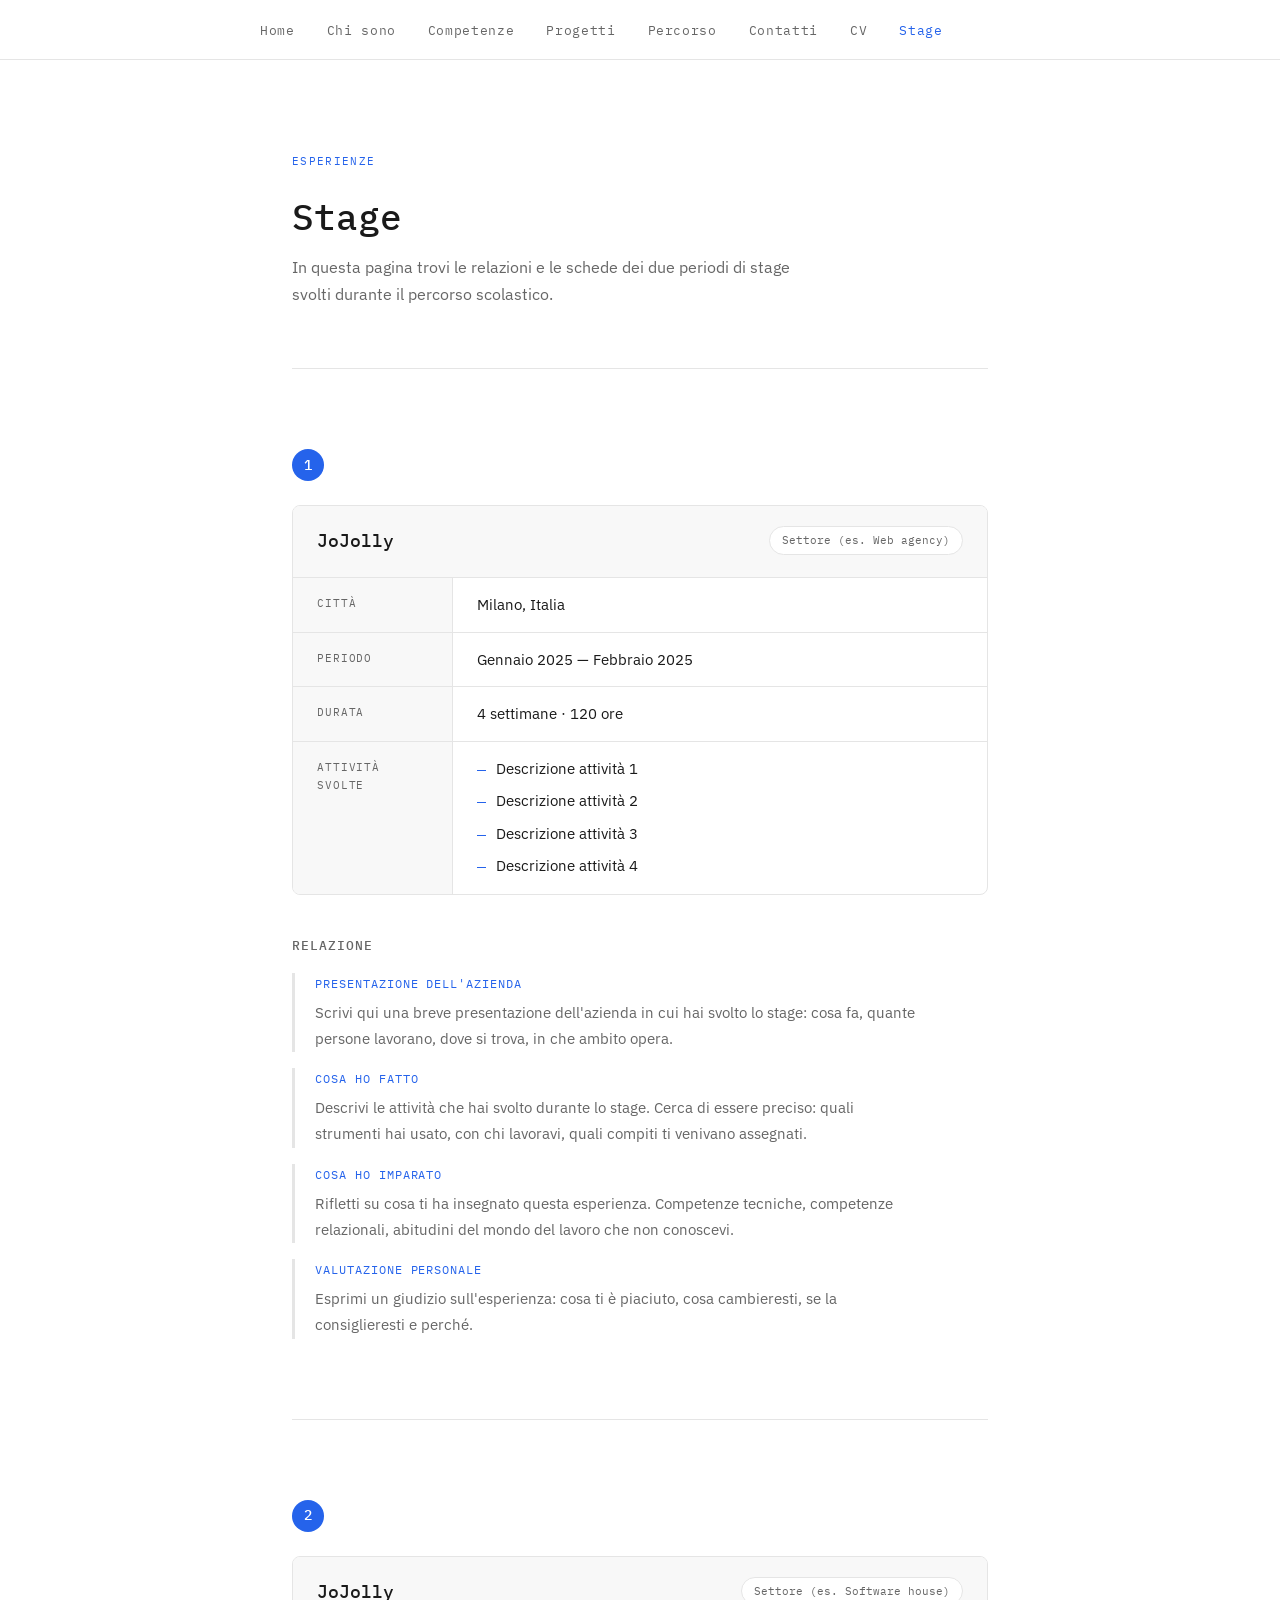
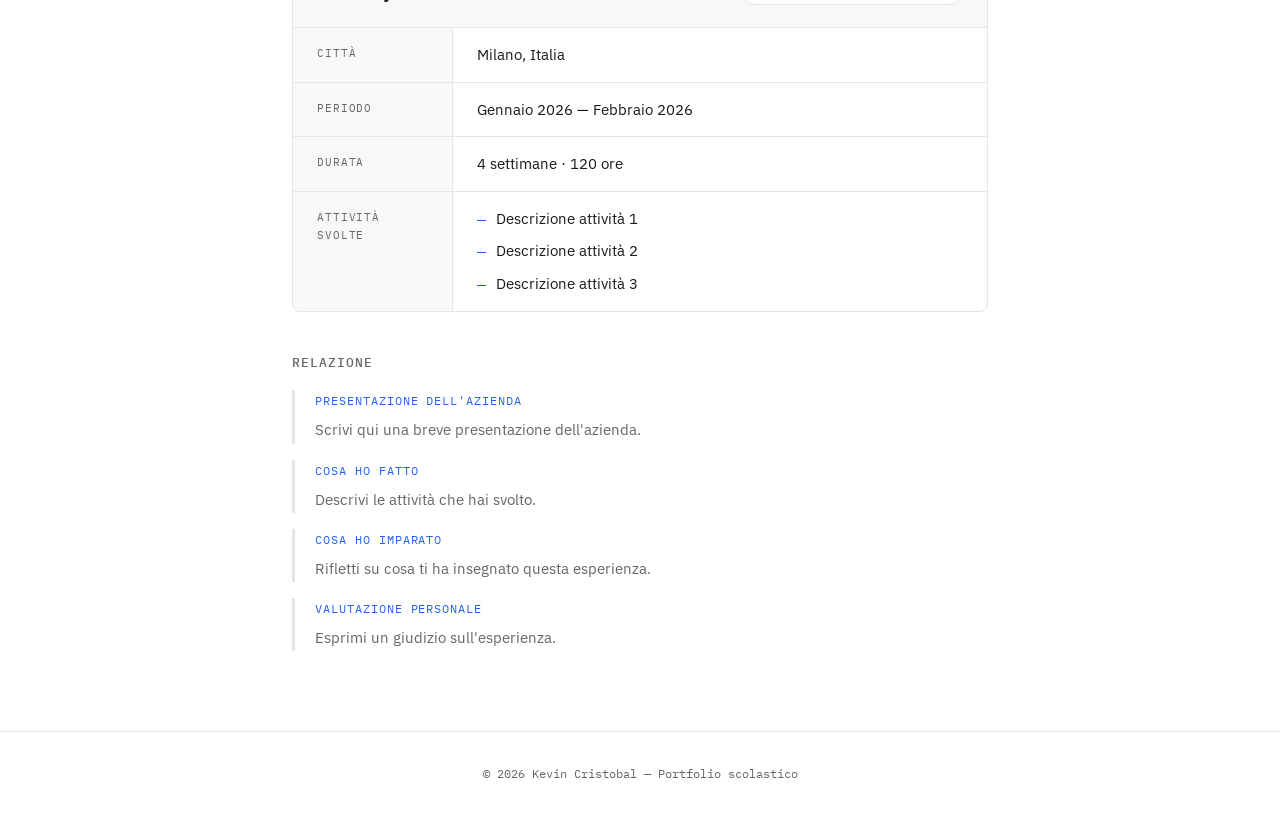
==== stage.html @ b1d3b8b6 "Add files via upload" ====
<!DOCTYPE html>
<html lang="it">
<head>
  <meta charset="UTF-8" />
  <meta name="viewport" content="width=device-width, initial-scale=1.0"/>

  <!-- ✏️ MODIFICA: cambia il titolo con il tuo nome -->
  <title>Kevin Cristobal — Stage</title>

  <link rel="preconnect" href="https://fonts.googleapis.com">
  <link href="https://fonts.googleapis.com/css2?family=IBM+Plex+Sans:wght@300;400;500&family=IBM+Plex+Mono:wght@400;500&display=swap" rel="stylesheet">
  <link rel="stylesheet" href="style.css">
</head>

<body class="pagina-stage">

  <!-- NAVIGAZIONE -->
  <nav>
    <ul>
      <!-- ✏️ MODIFICA: stessi link del tuo portfolio -->
      <li><a href="./index.html">Home</a></li>
      <li><a href="index.html#chi-sono">Chi sono</a></li>
      <li><a href="./index.html#competenze">Competenze</a></li>
      <li><a href="./index.html#progetti">Progetti</a></li>
      <li><a href="./index.html#percorso">Percorso</a></li>
      <li><a href="./index.html#contatti">Contatti</a></li>
      <li><a href="./index.html#cv">CV</a></li>
      <li><a href="./stage.html" class="attivo">Stage</a></li>
    </ul>
  </nav>

  <main>

    <!-- INTESTAZIONE -->
    <section id="intro">
      <p class="etichetta">Esperienze</p>
      <h1>Stage</h1>
      <p>
        In questa pagina trovi le relazioni e le schede dei due periodi
        di stage svolti durante il percorso scolastico.
      </p>
    </section>


    <!-- ==========================================
         STAGE 1
         ========================================== -->
    <section id="stage-1">

      <div class="numero-stage">1</div>

      <!-- SCHEDA AZIENDA -->
      <div class="scheda-azienda">

        <div class="scheda-header">
          <!-- ✏️ MODIFICA: nome azienda e settore -->
          <h2>JoJolly</h2>
          <span class="settore-badge">Settore (es. Web agency)</span>
        </div>

        <div class="scheda-corpo">

          <div class="scheda-riga">
            <span class="scheda-label">Città</span>
            <!-- ✏️ MODIFICA -->
            <span class="scheda-valore">Milano, Italia</span>
          </div>

          <div class="scheda-riga">
            <span class="scheda-label">Periodo</span>
            <!-- ✏️ MODIFICA: quando hai fatto lo stage -->
            <span class="scheda-valore">Gennaio 2025 — Febbraio 2025</span>
          </div>

          <div class="scheda-riga">
            <span class="scheda-label">Durata</span>
            <!-- ✏️ MODIFICA -->
            <span class="scheda-valore">4 settimane · 120 ore</span>
          </div>

          <div class="scheda-riga">
            <span class="scheda-label">Attività svolte</span>
            <!-- ✏️ MODIFICA: aggiungi / rimuovi voci -->
            <ul class="attivita-lista">
              <li>Descrizione attività 1</li>
              <li>Descrizione attività 2</li>
              <li>Descrizione attività 3</li>
              <li>Descrizione attività 4</li>
            </ul>
          </div>

        </div>
      </div>

      <!-- RELAZIONE -->
      <div class="relazione-contenitore">
        <h3>Relazione</h3>

        <div class="relazione-testo">

          <!-- ✏️ Ogni blocco è un paragrafo della relazione.
               Puoi cambiare i titoli e scrivere il tuo testo dentro i tag <p>.
               Puoi aggiungere altri paragrafi copiando il blocco sotto. -->

          <div class="relazione-paragrafo">
            <p class="para-titolo">Presentazione dell'azienda</p>
            <p>
              Scrivi qui una breve presentazione dell'azienda in cui hai svolto
              lo stage: cosa fa, quante persone lavorano, dove si trova,
              in che ambito opera.
            </p>
          </div>

          <div class="relazione-paragrafo">
            <p class="para-titolo">Cosa ho fatto</p>
            <p>
              Descrivi le attività che hai svolto durante lo stage.
              Cerca di essere preciso: quali strumenti hai usato,
              con chi lavoravi, quali compiti ti venivano assegnati.
            </p>
          </div>

          <div class="relazione-paragrafo">
            <p class="para-titolo">Cosa ho imparato</p>
            <p>
              Rifletti su cosa ti ha insegnato questa esperienza.
              Competenze tecniche, competenze relazionali, abitudini
              del mondo del lavoro che non conoscevi.
            </p>
          </div>

          <div class="relazione-paragrafo">
            <p class="para-titolo">Valutazione personale</p>
            <p>
              Esprimi un giudizio sull'esperienza: cosa ti è piaciuto,
              cosa cambieresti, se la consiglieresti e perché.
            </p>
          </div>

        </div>
      </div>

    </section>


    <!-- ==========================================
         STAGE 2
         ========================================== -->
    <section id="stage-2">

      <div class="numero-stage">2</div>

      <!-- SCHEDA AZIENDA -->
      <div class="scheda-azienda">

        <div class="scheda-header">
          <!-- ✏️ MODIFICA: nome azienda e settore -->
          <h2>JoJolly</h2>
          <span class="settore-badge">Settore (es. Software house)</span>
        </div>

        <div class="scheda-corpo">

          <div class="scheda-riga">
            <span class="scheda-label">Città</span>
            <span class="scheda-valore">Milano, Italia</span>
          </div>

          <div class="scheda-riga">
            <span class="scheda-label">Periodo</span>
            <span class="scheda-valore">Gennaio 2026 — Febbraio 2026</span>
          </div>

          <div class="scheda-riga">
            <span class="scheda-label">Durata</span>
            <span class="scheda-valore">4 settimane · 120 ore</span>
          </div>

          <div class="scheda-riga">
            <span class="scheda-label">Attività svolte</span>
            <ul class="attivita-lista">
              <li>Descrizione attività 1</li>
              <li>Descrizione attività 2</li>
              <li>Descrizione attività 3</li>
            </ul>
          </div>

        </div>
      </div>

      <!-- RELAZIONE -->
      <div class="relazione-contenitore">
        <h3>Relazione</h3>

        <div class="relazione-testo">

          <div class="relazione-paragrafo">
            <p class="para-titolo">Presentazione dell'azienda</p>
            <p>
              Scrivi qui una breve presentazione dell'azienda.
            </p>
          </div>

          <div class="relazione-paragrafo">
            <p class="para-titolo">Cosa ho fatto</p>
            <p>
              Descrivi le attività che hai svolto.
            </p>
          </div>

          <div class="relazione-paragrafo">
            <p class="para-titolo">Cosa ho imparato</p>
            <p>
              Rifletti su cosa ti ha insegnato questa esperienza.
            </p>
          </div>

          <div class="relazione-paragrafo">
            <p class="para-titolo">Valutazione personale</p>
            <p>
              Esprimi un giudizio sull'esperienza.
            </p>
          </div>

        </div>
      </div>

    </section>

  </main>

  <footer>
    <!-- ✏️ MODIFICA: il tuo nome -->
    © 2026 Kevin Cristobal — Portfolio scolastico
  </footer>

</body>
</html>
---- style.css ----
/* =============================================
   VARIABILI — modifica qui i colori del sito
   Cambiarle qui le cambia su TUTTE le pagine
   ============================================= */
:root {
  --colore-sfondo:     #ffffff;
  --colore-testo:      #1a1a1a;
  --colore-testo-muto: #666666;
  --colore-accento:    #2563eb;   /* ✏️ cambia questo colore con il tuo preferito */
  --colore-bordo:      #e5e5e5;
  --colore-card:       #f8f8f8;

  --font-titoli: 'IBM Plex Mono', monospace;
  --font-testo:  'IBM Plex Sans', sans-serif;

  --larghezza-max: 760px;
  --raggio:        8px;
}

/* =============================================
   RESET E BASE
   ============================================= */
*, *::before, *::after {
  box-sizing: border-box;
  margin: 0;
  padding: 0;
}

html {
  scroll-behavior: smooth;
}

body {
  background-color: var(--colore-sfondo);
  color: var(--colore-testo);
  font-family: var(--font-testo);
  font-size: 16px;
  line-height: 1.7;
}

/* =============================================
   NAVIGAZIONE
   ============================================= */
nav {
  position: sticky;
  top: 0;
  background-color: var(--colore-sfondo);
  border-bottom: 1px solid var(--colore-bordo);
  z-index: 100;
  padding: 0 32px;
}

nav ul {
  list-style: none;
  display: flex;
  gap: 32px;
  max-width: var(--larghezza-max);
  margin: 0 auto;
  padding: 16px 0;
}

nav a {
  text-decoration: none;
  color: var(--colore-testo-muto);
  font-size: 13px;
  font-family: var(--font-titoli);
  letter-spacing: 0.05em;
  transition: color 0.2s;
}

nav a:hover,
nav a.attivo {
  color: var(--colore-accento);
}

/* =============================================
   LAYOUT PRINCIPALE
   ============================================= */
main {
  max-width: var(--larghezza-max);
  margin: 0 auto;
  padding: 0 32px;
}

section {
  padding: 80px 0;
  border-bottom: 1px solid var(--colore-bordo);
}

section:last-child {
  border-bottom: none;
}

/* =============================================
   TIPOGRAFIA
   ============================================= */
.etichetta {
  font-family: var(--font-titoli);
  font-size: 11px;
  letter-spacing: 0.12em;
  text-transform: uppercase;
  color: var(--colore-accento);
  margin-bottom: 24px;
}

h1 {
  font-family: var(--font-titoli);
  font-size: clamp(28px, 5vw, 42px);
  font-weight: 500;
  line-height: 1.2;
  margin-bottom: 16px;
}

/* h1 nella pagina stage è leggermente più piccolo */
.pagina-stage h1 {
  font-size: clamp(24px, 4vw, 36px);
}

h2 {
  font-family: var(--font-titoli);
  font-size: 22px;
  font-weight: 500;
  margin-bottom: 8px;
}

h3 {
  font-family: var(--font-titoli);
  font-size: 15px;
  font-weight: 500;
  margin-bottom: 6px;
}

p {
  color: var(--colore-testo-muto);
  max-width: 600px;
}

a {
  color: var(--colore-accento);
}

/* =============================================
   SEZIONE HERO (intestazione — solo index)
   ============================================= */
#hero {
  padding: 100px 0 80px;
}

#hero .sottotitolo {
  font-size: 18px;
  color: var(--colore-testo-muto);
  margin-bottom: 32px;
  max-width: 520px;
}

.tag-list {
  display: flex;
  flex-wrap: wrap;
  gap: 8px;
  margin-top: 24px;
}

.tag {
  font-family: var(--font-titoli);
  font-size: 12px;
  padding: 4px 12px;
  border: 1px solid var(--colore-bordo);
  border-radius: 100px;
  color: var(--colore-testo-muto);
}

/* =============================================
   SEZIONE CHI SONO — griglia 2 colonne
   ============================================= */
.griglia-2col {
  display: grid;
  grid-template-columns: 1fr 1fr;
  gap: 40px;
  margin-top: 32px;
}

.info-riga {
  display: flex;
  flex-direction: column;
  gap: 4px;
  padding: 16px 0;
  border-bottom: 1px solid var(--colore-bordo);
}

.info-riga span:first-child {
  font-family: var(--font-titoli);
  font-size: 11px;
  text-transform: uppercase;
  letter-spacing: 0.08em;
  color: var(--colore-testo-muto);
}

.info-riga span:last-child {
  font-size: 15px;
  color: var(--colore-testo);
}

/* =============================================
   SEZIONE COMPETENZE
   ============================================= */
.competenze-griglia {
  display: grid;
  grid-template-columns: repeat(auto-fill, minmax(200px, 1fr));
  gap: 16px;
  margin-top: 32px;
}

.competenza-card {
  background: var(--colore-card);
  border: 1px solid var(--colore-bordo);
  border-radius: var(--raggio);
  padding: 20px;
}

.competenza-card h3 {
  font-size: 13px;
  margin-bottom: 12px;
  color: var(--colore-testo);
}

.barra-contenitore {
  background: var(--colore-bordo);
  border-radius: 4px;
  height: 4px;
  overflow: hidden;
}

.barra {
  height: 100%;
  background: var(--colore-accento);
  border-radius: 4px;
}

.livello-label {
  font-family: var(--font-titoli);
  font-size: 10px;
  color: var(--colore-testo-muto);
  margin-top: 6px;
}

/* =============================================
   SEZIONE PROGETTI
   ============================================= */
.progetti-lista {
  display: flex;
  flex-direction: column;
  gap: 24px;
  margin-top: 32px;
}

.progetto-card {
  border: 1px solid var(--colore-bordo);
  border-radius: var(--raggio);
  overflow: hidden;
  transition: border-color 0.2s;
}

.progetto-card:hover {
  border-color: var(--colore-accento);
}

.progetto-immagine {
  width: 100%;
  height: 180px;
  background: var(--colore-card);
  display: flex;
  align-items: center;
  justify-content: center;
  font-family: var(--font-titoli);
  font-size: 12px;
  color: var(--colore-testo-muto);
  /* ✏️ puoi sostituire il colore di sfondo con un'immagine:
     background: url('immagine-progetto.jpg') center/cover; */
}

.progetto-corpo {
  padding: 24px;
}

.progetto-meta {
  display: flex;
  gap: 12px;
  margin-top: 12px;
  flex-wrap: wrap;
}

.badge {
  font-family: var(--font-titoli);
  font-size: 11px;
  padding: 3px 10px;
  border-radius: 4px;
  background: var(--colore-card);
  border: 1px solid var(--colore-bordo);
  color: var(--colore-testo-muto);
}

.progetto-link {
  display: inline-block;
  margin-top: 16px;
  font-family: var(--font-titoli);
  font-size: 12px;
  color: var(--colore-accento);
  text-decoration: none;
}

.progetto-link:hover {
  text-decoration: underline;
}

/* =============================================
   SEZIONE PERCORSO — timeline
   ============================================= */
.timeline {
  margin-top: 32px;
  display: flex;
  flex-direction: column;
  gap: 0;
}

.timeline-item {
  display: grid;
  grid-template-columns: 100px 1fr;
  gap: 24px;
  padding-bottom: 32px;
  position: relative;
}

.timeline-item::before {
  content: '';
  position: absolute;
  left: 91px;
  top: 6px;
  bottom: 0;
  width: 1px;
  background: var(--colore-bordo);
}

.timeline-item:last-child::before {
  display: none;
}

.timeline-anno {
  font-family: var(--font-titoli);
  font-size: 12px;
  color: var(--colore-testo-muto);
  padding-top: 2px;
  text-align: right;
}

.timeline-contenuto {
  padding-left: 20px;
  position: relative;
}

.timeline-contenuto::before {
  content: '';
  position: absolute;
  left: -4px;
  top: 7px;
  width: 8px;
  height: 8px;
  border-radius: 50%;
  background: var(--colore-accento);
}

/* =============================================
   SEZIONE CONTATTI
   ============================================= */
.contatti-lista {
  margin-top: 32px;
  display: flex;
  flex-direction: column;
  gap: 16px;
}

.contatto-riga {
  display: flex;
  align-items: center;
  gap: 16px;
  padding: 16px 20px;
  border: 1px solid var(--colore-bordo);
  border-radius: var(--raggio);
  text-decoration: none;
  color: var(--colore-testo);
  transition: border-color 0.2s, background 0.2s;
}

.contatto-riga:hover {
  border-color: var(--colore-accento);
  background: var(--colore-card);
}

.contatto-icona {
  font-family: var(--font-titoli);
  font-size: 12px;
  color: var(--colore-accento);
  min-width: 80px;
}

/* =============================================
   SEZIONE CV
   ============================================= */
.cv-download-bar {
  display: flex;
  align-items: center;
  justify-content: space-between;
  background: var(--colore-card);
  border: 1px solid var(--colore-bordo);
  border-radius: var(--raggio);
  padding: 16px 24px;
  margin-top: 32px;
  margin-bottom: 40px;
  flex-wrap: wrap;
  gap: 12px;
}

.cv-download-bar p {
  font-size: 14px;
  max-width: none;
}

.btn-scarica {
  display: inline-flex;
  align-items: center;
  gap: 8px;
  background: var(--colore-accento);
  color: #fff;
  text-decoration: none;
  font-family: var(--font-titoli);
  font-size: 12px;
  letter-spacing: 0.05em;
  padding: 10px 20px;
  border-radius: var(--raggio);
  transition: opacity 0.2s;
  white-space: nowrap;
}

.btn-scarica:hover {
  opacity: 0.85;
  color: #fff;
}

.cv-blocco {
  margin-bottom: 40px;
}

.cv-blocco-titolo {
  font-family: var(--font-titoli);
  font-size: 11px;
  letter-spacing: 0.12em;
  text-transform: uppercase;
  color: var(--colore-accento);
  border-bottom: 1px solid var(--colore-bordo);
  padding-bottom: 8px;
  margin-bottom: 20px;
}

.cv-riga {
  display: grid;
  grid-template-columns: 110px 1fr;
  gap: 16px 24px;
  padding: 14px 0;
  border-bottom: 1px solid var(--colore-bordo);
  align-items: start;
}

.cv-riga:last-child {
  border-bottom: none;
}

.cv-periodo {
  font-family: var(--font-titoli);
  font-size: 11px;
  color: var(--colore-testo-muto);
  padding-top: 3px;
}

.cv-contenuto h3 {
  font-size: 14px;
  font-weight: 500;
  margin-bottom: 2px;
  color: var(--colore-testo);
}

.cv-contenuto .cv-luogo {
  font-size: 13px;
  color: var(--colore-accento);
  font-family: var(--font-titoli);
  margin-bottom: 4px;
}

.cv-contenuto p {
  font-size: 13px;
  color: var(--colore-testo-muto);
  max-width: none;
  margin: 0;
}

.cv-skill-lista {
  display: flex;
  flex-wrap: wrap;
  gap: 8px;
  padding: 12px 0;
}

.cv-skill {
  font-family: var(--font-titoli);
  font-size: 11px;
  padding: 4px 12px;
  border-radius: 4px;
  background: var(--colore-card);
  border: 1px solid var(--colore-bordo);
  color: var(--colore-testo);
}

/* =============================================
   PAGINA STAGE — componenti specifici
   ============================================= */

/* Intestazione pagina stage */
#intro {
  padding: 80px 0 60px;
}

#intro p {
  margin-top: 12px;
  max-width: 520px;
}

/* Numerazione stage (cerchio colorato) */
.numero-stage {
  display: inline-flex;
  align-items: center;
  justify-content: center;
  width: 32px;
  height: 32px;
  border-radius: 50%;
  background: var(--colore-accento);
  color: #fff;
  font-family: var(--font-titoli);
  font-size: 14px;
  font-weight: 500;
  margin-bottom: 24px;
}

/* Scheda azienda */
.scheda-azienda {
  border: 1px solid var(--colore-bordo);
  border-radius: var(--raggio);
  overflow: hidden;
  margin-bottom: 40px;
}

.scheda-header {
  background: var(--colore-card);
  border-bottom: 1px solid var(--colore-bordo);
  padding: 20px 24px;
  display: flex;
  align-items: flex-start;
  justify-content: space-between;
  gap: 16px;
  flex-wrap: wrap;
}

.scheda-header h2 {
  font-size: 18px;
  margin-bottom: 0;
}

.scheda-header .settore-badge {
  font-family: var(--font-titoli);
  font-size: 11px;
  padding: 4px 12px;
  border: 1px solid var(--colore-bordo);
  border-radius: 100px;
  color: var(--colore-testo-muto);
  background: var(--colore-sfondo);
  white-space: nowrap;
}

.scheda-corpo {
  padding: 0;
}

.scheda-riga {
  display: grid;
  grid-template-columns: 160px 1fr;
  border-bottom: 1px solid var(--colore-bordo);
}

.scheda-riga:last-child {
  border-bottom: none;
}

.scheda-label {
  font-family: var(--font-titoli);
  font-size: 11px;
  text-transform: uppercase;
  letter-spacing: 0.08em;
  color: var(--colore-testo-muto);
  padding: 16px 24px;
  background: var(--colore-card);
  border-right: 1px solid var(--colore-bordo);
  display: flex;
  align-items: flex-start;
}

.scheda-valore {
  padding: 14px 24px;
  font-size: 15px;
  color: var(--colore-testo);
}

/* Lista attività dentro la scheda */
.attivita-lista {
  list-style: none;
  display: flex;
  flex-direction: column;
  gap: 6px;
  padding: 14px 24px;
}

.attivita-lista li {
  font-size: 15px;
  color: var(--colore-testo);
  display: flex;
  gap: 10px;
  align-items: flex-start;
}

.attivita-lista li::before {
  content: '—';
  color: var(--colore-accento);
  font-family: var(--font-titoli);
  flex-shrink: 0;
  margin-top: 1px;
}

/* Relazione */
.relazione-contenitore {
  margin-top: 8px;
}

.relazione-contenitore h3 {
  font-size: 13px;
  font-weight: 500;
  text-transform: uppercase;
  letter-spacing: 0.08em;
  color: var(--colore-testo-muto);
  margin-bottom: 16px;
}

.relazione-testo {
  display: flex;
  flex-direction: column;
  gap: 16px;
}

.relazione-paragrafo {
  border-left: 3px solid var(--colore-bordo);
  padding-left: 20px;
}

.relazione-paragrafo .para-titolo {
  font-family: var(--font-titoli);
  font-size: 12px;
  text-transform: uppercase;
  letter-spacing: 0.08em;
  color: var(--colore-accento);
  margin-bottom: 6px;
}

.relazione-paragrafo p {
  font-size: 15px;
  line-height: 1.75;
  /* ✏️ il testo della relazione va qui */
}

/* =============================================
   FOOTER
   ============================================= */
footer {
  border-top: 1px solid var(--colore-bordo);
  padding: 32px;
  text-align: center;
  font-family: var(--font-titoli);
  font-size: 12px;
  color: var(--colore-testo-muto);
}

/* =============================================
   RESPONSIVE (schermi piccoli)
   ============================================= */
@media (max-width: 6c00px) {
  main  { padding: 0 20px; }
  nav   { padding: 0 20px; }

  /* index */
  .griglia-2col      { grid-template-columns: 1fr; }
  .timeline-item     { grid-template-columns: 70px 1fr; }
  .cv-riga           { grid-template-columns: 1fr; gap: 4px; }
  .cv-periodo        { padding-top: 0; }
  .cv-download-bar   { flex-direction: column; align-items: flex-start; }

  /* stage */
  .scheda-riga       { grid-template-columns: 1fr; }
  .scheda-label      { border-right: none; border-bottom: 1px solid var(--colore-bordo); }
  .scheda-header     { flex-direction: column; gap: 8px; }
}
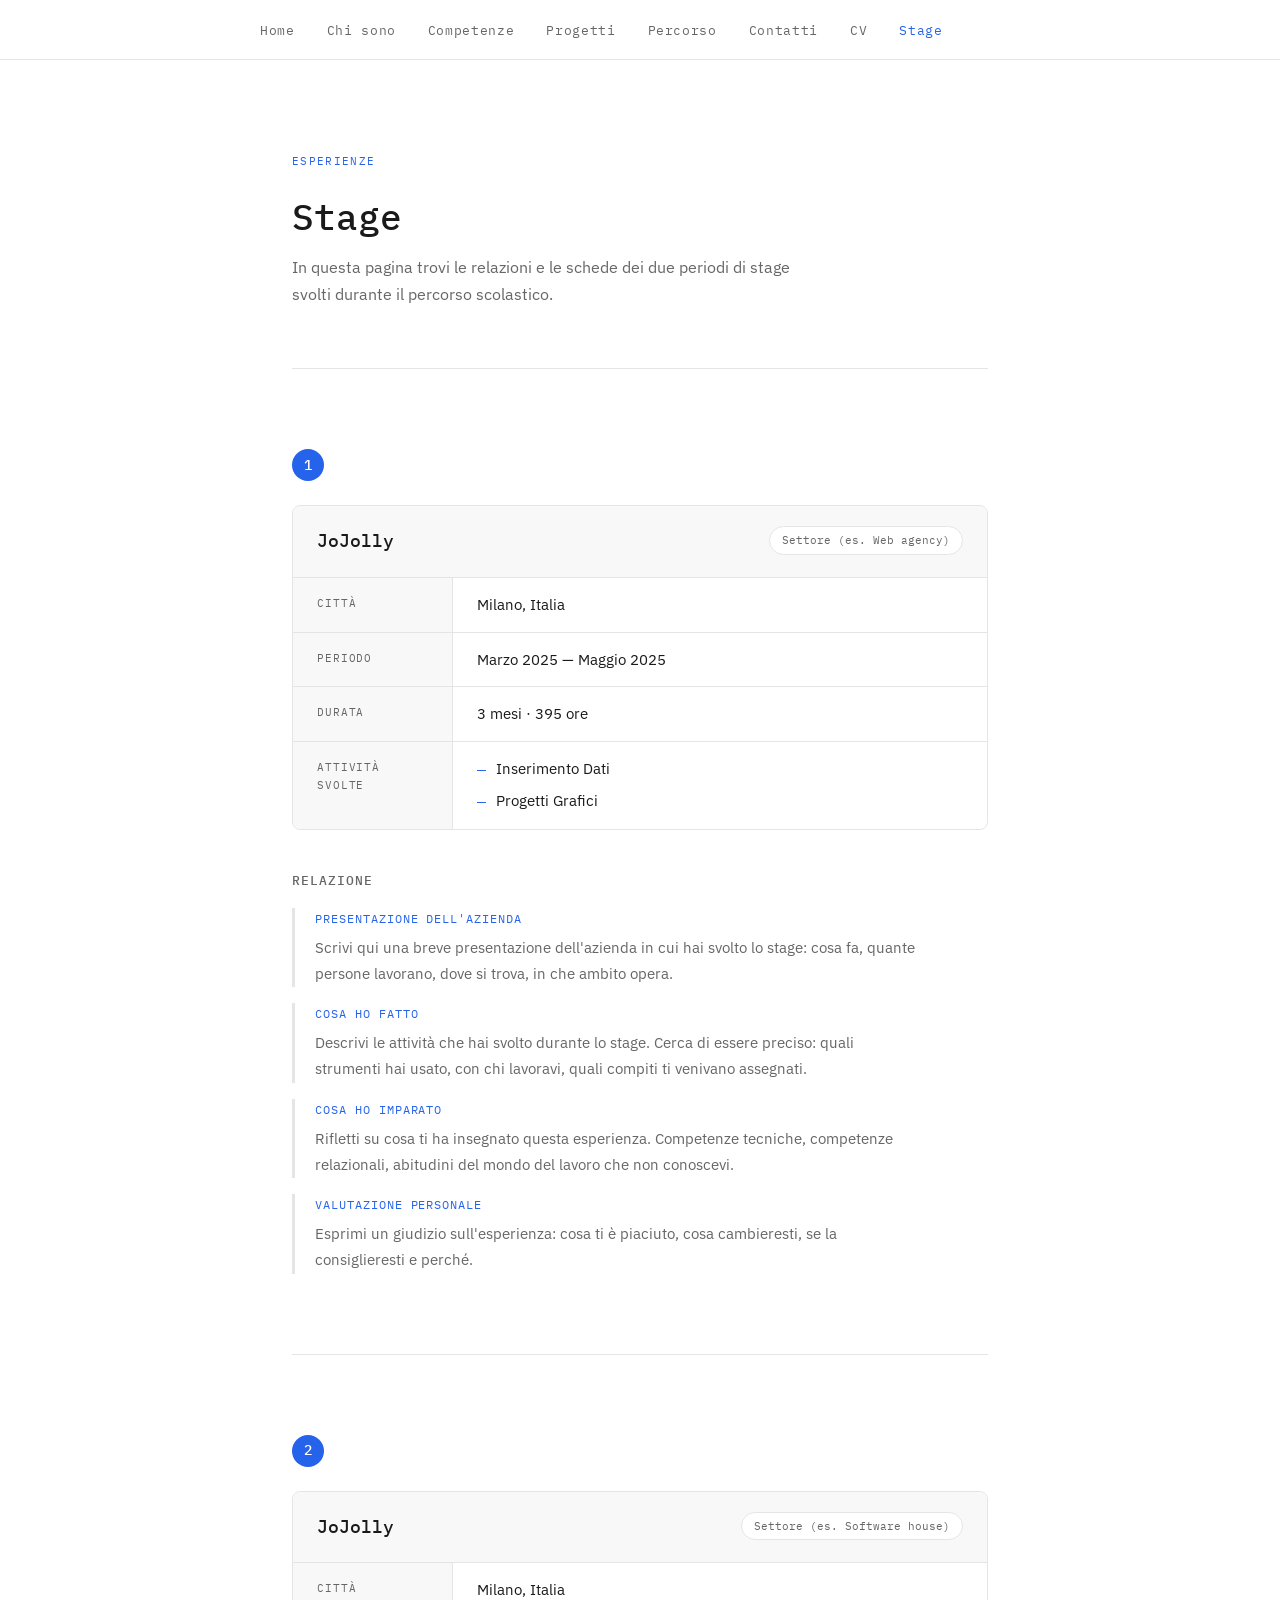
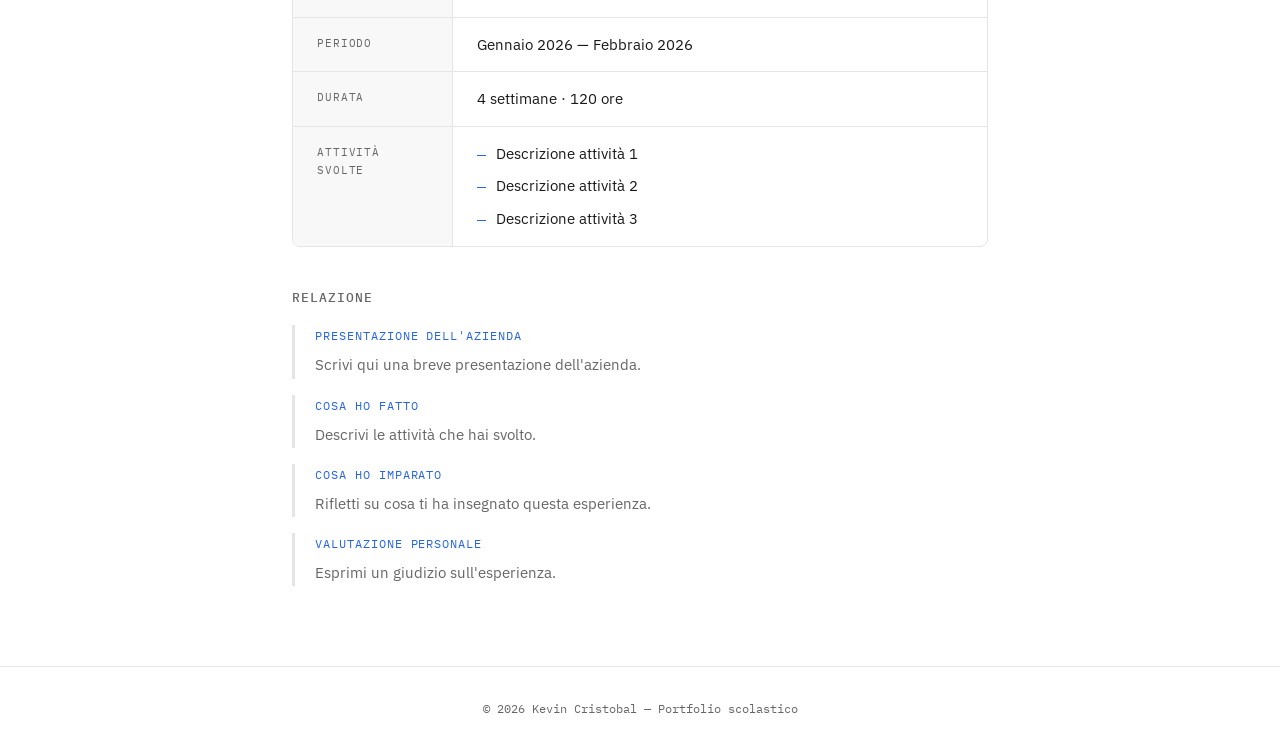
==== commit 52cd859a: "Update stage.html" ====
--- a/stage.html
+++ b/stage.html
@@ -69,23 +69,21 @@
           <div class="scheda-riga">
             <span class="scheda-label">Periodo</span>
             <!-- ✏️ MODIFICA: quando hai fatto lo stage -->
-            <span class="scheda-valore">Gennaio 2025 — Febbraio 2025</span>
+            <span class="scheda-valore">Marzo 2025 — Maggio 2025</span>
           </div>
 
           <div class="scheda-riga">
             <span class="scheda-label">Durata</span>
             <!-- ✏️ MODIFICA -->
-            <span class="scheda-valore">4 settimane · 120 ore</span>
+            <span class="scheda-valore"> 3 mesi · 395 ore</span>
           </div>
 
           <div class="scheda-riga">
             <span class="scheda-label">Attività svolte</span>
             <!-- ✏️ MODIFICA: aggiungi / rimuovi voci -->
             <ul class="attivita-lista">
-              <li>Descrizione attività 1</li>
-              <li>Descrizione attività 2</li>
-              <li>Descrizione attività 3</li>
-              <li>Descrizione attività 4</li>
+              <li>Inserimento Dati</li>
+              <li>Progetti Grafici</li>
             </ul>
           </div>
 
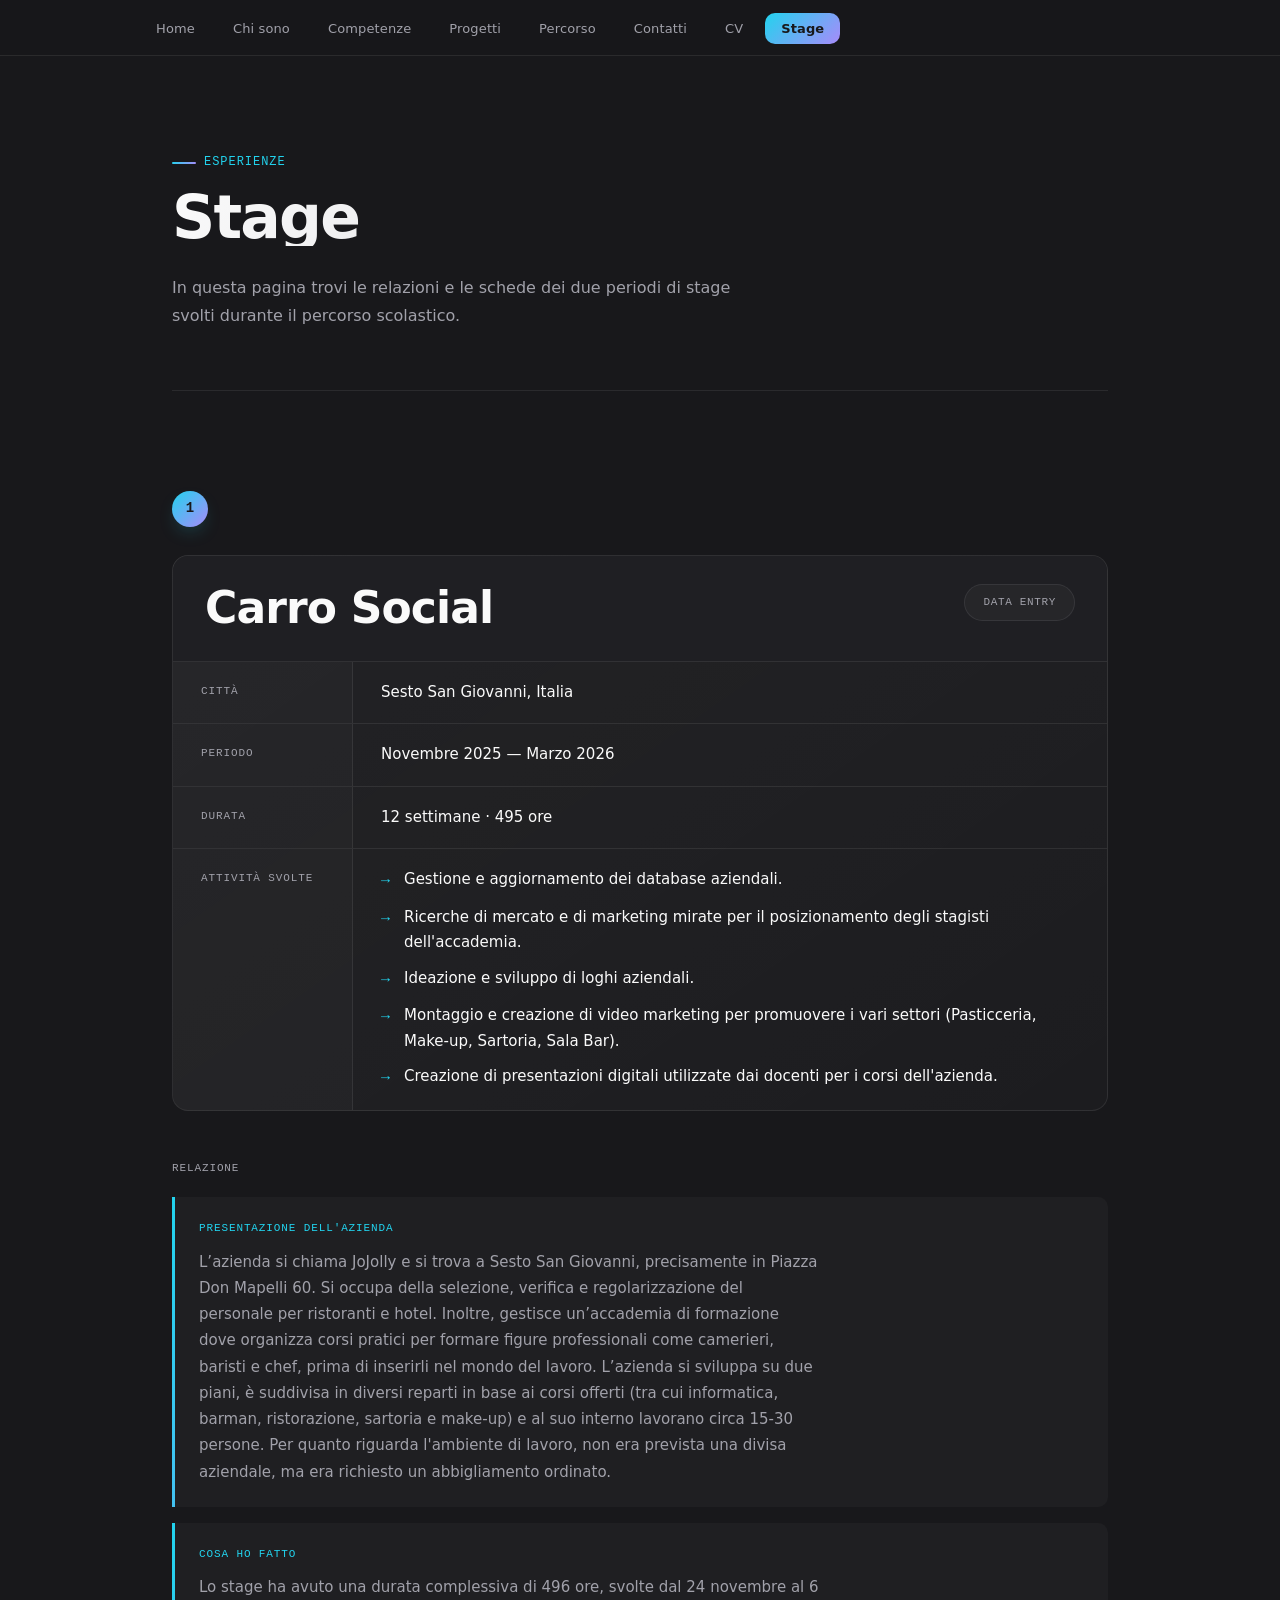
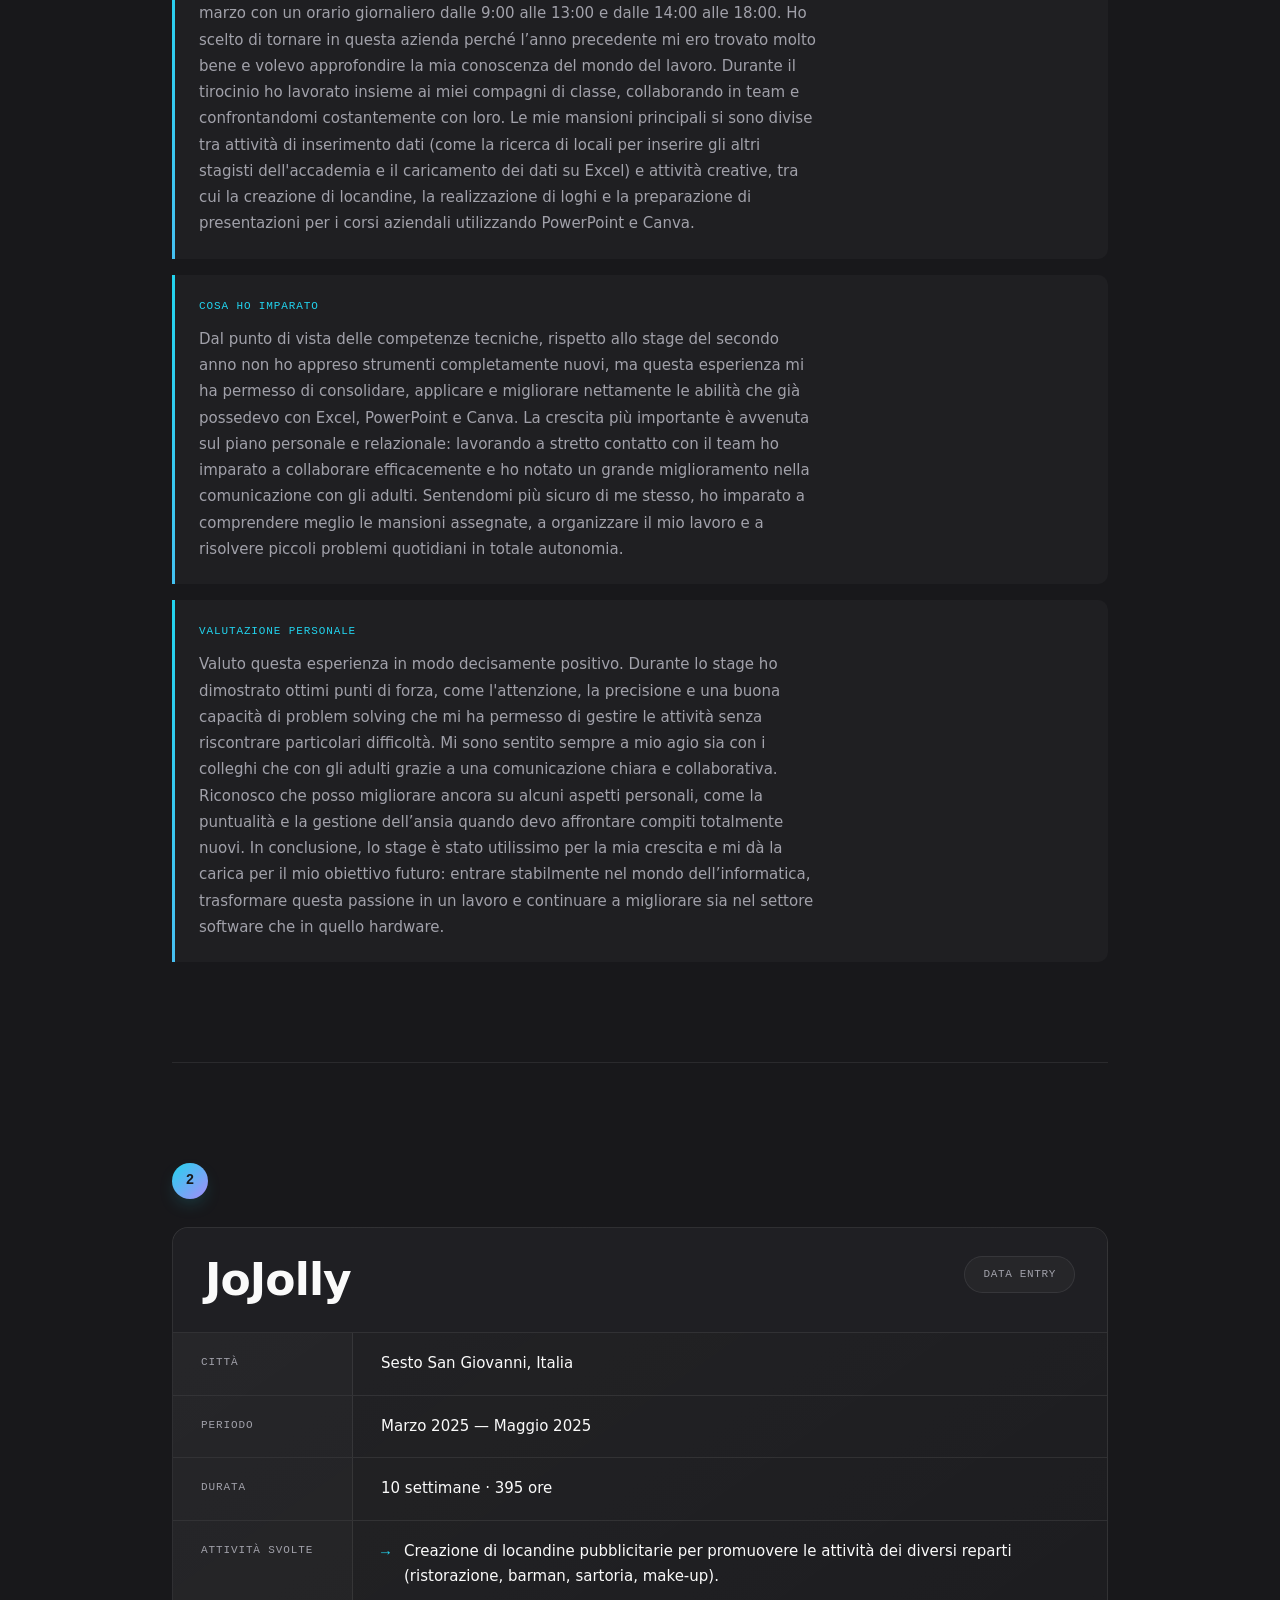
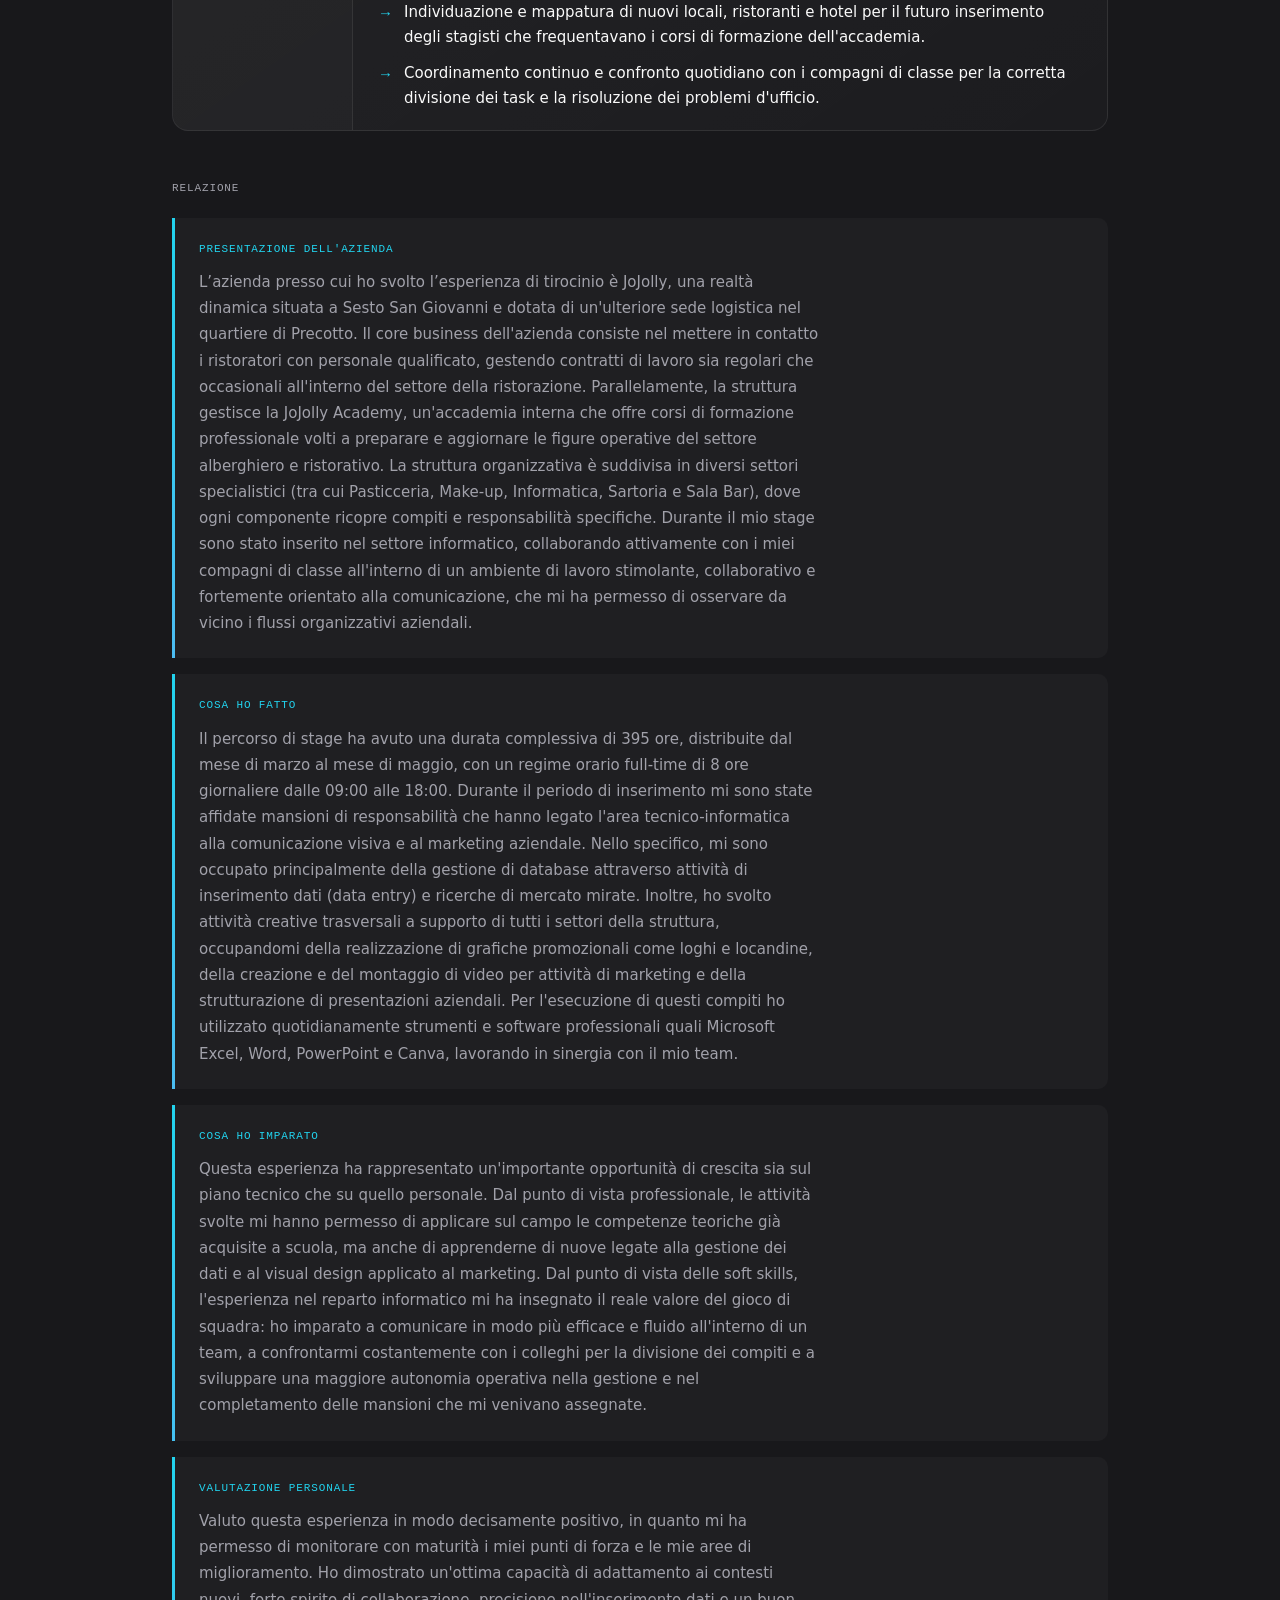
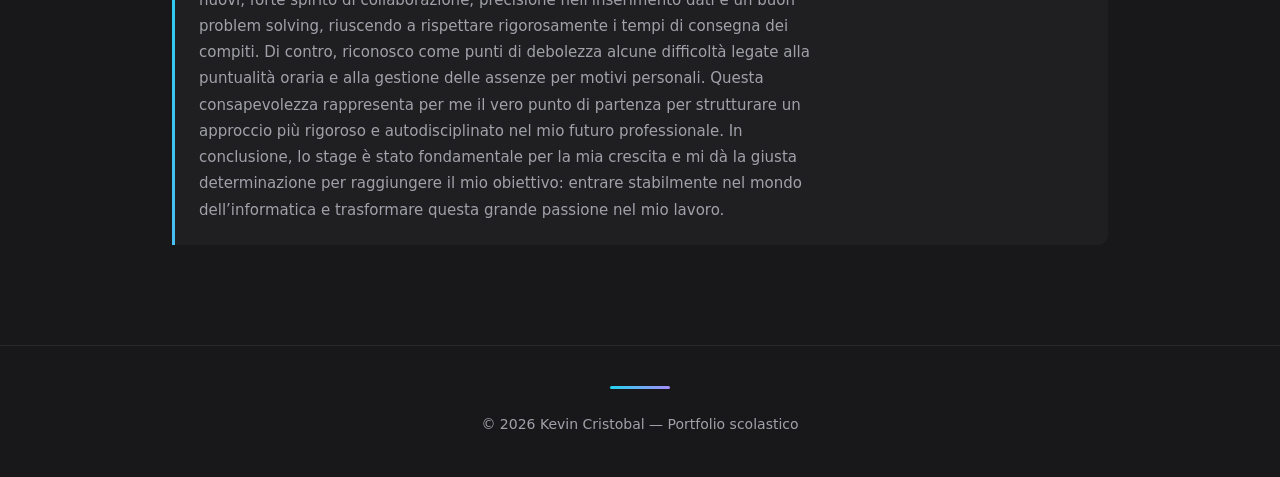
==== commit fbbaf5ae: "brrrr" ====
--- a/stage.html
+++ b/stage.html
@@ -4,11 +4,12 @@
   <meta charset="UTF-8" />
   <meta name="viewport" content="width=device-width, initial-scale=1.0"/>
 
-  <!-- ✏️ MODIFICA: cambia il titolo con il tuo nome -->
   <title>Kevin Cristobal — Stage</title>
 
   <link rel="preconnect" href="https://fonts.googleapis.com">
-  <link href="https://fonts.googleapis.com/css2?family=IBM+Plex+Sans:wght@300;400;500&family=IBM+Plex+Mono:wght@400;500&display=swap" rel="stylesheet">
+  <link rel="preconnect" href="https://fonts.gstatic.com" crossorigin>
+  <!-- Font aggiornati: Syne (titoli) + Plus Jakarta Sans (testo) -->
+  <link href="https://fonts.googleapis.com/css2?family=Syne:wght@600;700;800&family=Plus+Jakarta+Sans:wght@400;500;600;700&display=swap" rel="stylesheet">
   <link rel="stylesheet" href="style.css">
 </head>
 
@@ -17,7 +18,6 @@
   <!-- NAVIGAZIONE -->
   <nav>
     <ul>
-      <!-- ✏️ MODIFICA: stessi link del tuo portfolio -->
       <li><a href="./index.html">Home</a></li>
       <li><a href="index.html#chi-sono">Chi sono</a></li>
       <li><a href="./index.html#competenze">Competenze</a></li>
@@ -53,37 +53,35 @@
       <div class="scheda-azienda">
 
         <div class="scheda-header">
-          <!-- ✏️ MODIFICA: nome azienda e settore -->
-          <h2>JoJolly</h2>
-          <span class="settore-badge">Settore (es. Web agency)</span>
+          <h2>Carro Social</h2>
+          <span class="settore-badge">Data Entry</span>
         </div>
 
         <div class="scheda-corpo">
 
           <div class="scheda-riga">
             <span class="scheda-label">Città</span>
-            <!-- ✏️ MODIFICA -->
-            <span class="scheda-valore">Milano, Italia</span>
+            <span class="scheda-valore">Sesto San Giovanni, Italia</span>
           </div>
 
           <div class="scheda-riga">
             <span class="scheda-label">Periodo</span>
-            <!-- ✏️ MODIFICA: quando hai fatto lo stage -->
-            <span class="scheda-valore">Marzo 2025 — Maggio 2025</span>
+            <span class="scheda-valore">Novembre 2025 — Marzo 2026</span>
           </div>
 
           <div class="scheda-riga">
             <span class="scheda-label">Durata</span>
-            <!-- ✏️ MODIFICA -->
-            <span class="scheda-valore"> 3 mesi · 395 ore</span>
+            <span class="scheda-valore">12 settimane · 495 ore</span>
           </div>
 
           <div class="scheda-riga">
             <span class="scheda-label">Attività svolte</span>
-            <!-- ✏️ MODIFICA: aggiungi / rimuovi voci -->
             <ul class="attivita-lista">
-              <li>Inserimento Dati</li>
-              <li>Progetti Grafici</li>
+              <li>Gestione e aggiornamento dei database aziendali.</li>
+              <li>Ricerche di mercato e di marketing mirate per il posizionamento degli stagisti dell'accademia.</li>
+              <li>Ideazione e sviluppo di loghi aziendali.</li>
+              <li>Montaggio e creazione di video marketing per promuovere i vari settori (Pasticceria, Make-up, Sartoria, Sala Bar).</li>
+              <li>Creazione di presentazioni digitali utilizzate dai docenti per i corsi dell'azienda.</li>
             </ul>
           </div>
 
@@ -96,43 +94,30 @@
 
         <div class="relazione-testo">
 
-          <!-- ✏️ Ogni blocco è un paragrafo della relazione.
-               Puoi cambiare i titoli e scrivere il tuo testo dentro i tag <p>.
-               Puoi aggiungere altri paragrafi copiando il blocco sotto. -->
-
           <div class="relazione-paragrafo">
             <p class="para-titolo">Presentazione dell'azienda</p>
             <p>
-              Scrivi qui una breve presentazione dell'azienda in cui hai svolto
-              lo stage: cosa fa, quante persone lavorano, dove si trova,
-              in che ambito opera.
+              L’azienda si chiama JoJolly e si trova a Sesto San Giovanni, precisamente in Piazza Don Mapelli 60. Si occupa della selezione, verifica e regolarizzazione del personale per ristoranti e hotel. Inoltre, gestisce un’accademia di formazione dove organizza corsi pratici per formare figure professionali come camerieri, baristi e chef, prima di inserirli nel mondo del lavoro. L’azienda si sviluppa su due piani, è suddivisa in diversi reparti in base ai corsi offerti (tra cui informatica, barman, ristorazione, sartoria e make-up) e al suo interno lavorano circa 15-30 persone. Per quanto riguarda l'ambiente di lavoro, non era prevista una divisa aziendale, ma era richiesto un abbigliamento ordinato.
             </p>
           </div>
 
           <div class="relazione-paragrafo">
             <p class="para-titolo">Cosa ho fatto</p>
             <p>
-              Descrivi le attività che hai svolto durante lo stage.
-              Cerca di essere preciso: quali strumenti hai usato,
-              con chi lavoravi, quali compiti ti venivano assegnati.
-            </p>
+             Lo stage ha avuto una durata complessiva di 496 ore, svolte dal 24 novembre al 6 marzo con un orario giornaliero dalle 9:00 alle 13:00 e dalle 14:00 alle 18:00. Ho scelto di tornare in questa azienda perché l’anno precedente mi ero trovato molto bene e volevo approfondire la mia conoscenza del mondo del lavoro. Durante il tirocinio ho lavorato insieme ai miei compagni di classe, collaborando in team e confrontandomi costantemente con loro. Le mie mansioni principali si sono divise tra attività di inserimento dati (come la ricerca di locali per inserire gli altri stagisti dell'accademia e il caricamento dei dati su Excel) e attività creative, tra cui la creazione di locandine, la realizzazione di loghi e la preparazione di presentazioni per i corsi aziendali utilizzando PowerPoint e Canva.
           </div>
 
           <div class="relazione-paragrafo">
             <p class="para-titolo">Cosa ho imparato</p>
             <p>
-              Rifletti su cosa ti ha insegnato questa esperienza.
-              Competenze tecniche, competenze relazionali, abitudini
-              del mondo del lavoro che non conoscevi.
+      Dal punto di vista delle competenze tecniche, rispetto allo stage del secondo anno non ho appreso strumenti completamente nuovi, ma questa esperienza mi ha permesso di consolidare, applicare e migliorare nettamente le abilità che già possedevo con Excel, PowerPoint e Canva. La crescita più importante è avvenuta sul piano personale e relazionale: lavorando a stretto contatto con il team ho imparato a collaborare efficacemente e ho notato un grande miglioramento nella comunicazione con gli adulti. Sentendomi più sicuro di me stesso, ho imparato a comprendere meglio le mansioni assegnate, a organizzare il mio lavoro e a risolvere piccoli problemi quotidiani in totale autonomia.
             </p>
           </div>
 
           <div class="relazione-paragrafo">
             <p class="para-titolo">Valutazione personale</p>
             <p>
-              Esprimi un giudizio sull'esperienza: cosa ti è piaciuto,
-              cosa cambieresti, se la consiglieresti e perché.
-            </p>
+              Valuto questa esperienza in modo decisamente positivo. Durante lo stage ho dimostrato ottimi punti di forza, come l'attenzione, la precisione e una buona capacità di problem solving che mi ha permesso di gestire le attività senza riscontrare particolari difficoltà. Mi sono sentito sempre a mio agio sia con i colleghi che con gli adulti grazie a una comunicazione chiara e collaborativa. Riconosco che posso migliorare ancora su alcuni aspetti personali, come la puntualità e la gestione dell’ansia quando devo affrontare compiti totalmente nuovi. In conclusione, lo stage è stato utilissimo per la mia crescita e mi dà la carica per il mio obiettivo futuro: entrare stabilmente nel mondo dell’informatica, trasformare questa passione in un lavoro e continuare a migliorare sia nel settore software che in quello hardware.
           </div>
 
         </div>
@@ -152,34 +137,33 @@
       <div class="scheda-azienda">
 
         <div class="scheda-header">
-          <!-- ✏️ MODIFICA: nome azienda e settore -->
           <h2>JoJolly</h2>
-          <span class="settore-badge">Settore (es. Software house)</span>
+          <span class="settore-badge">Data Entry</span>
         </div>
 
         <div class="scheda-corpo">
 
           <div class="scheda-riga">
             <span class="scheda-label">Città</span>
-            <span class="scheda-valore">Milano, Italia</span>
+            <span class="scheda-valore">Sesto San Giovanni, Italia</span>
           </div>
 
           <div class="scheda-riga">
             <span class="scheda-label">Periodo</span>
-            <span class="scheda-valore">Gennaio 2026 — Febbraio 2026</span>
+            <span class="scheda-valore">Marzo 2025 — Maggio 2025</span>
           </div>
 
           <div class="scheda-riga">
             <span class="scheda-label">Durata</span>
-            <span class="scheda-valore">4 settimane · 120 ore</span>
+            <span class="scheda-valore">10 settimane · 395 ore</span>
           </div>
 
           <div class="scheda-riga">
             <span class="scheda-label">Attività svolte</span>
             <ul class="attivita-lista">
-              <li>Descrizione attività 1</li>
-              <li>Descrizione attività 2</li>
-              <li>Descrizione attività 3</li>
+              <li>Creazione di locandine pubblicitarie per promuovere le attività dei diversi reparti (ristorazione, barman, sartoria, make-up).</li>
+              <li>Individuazione e mappatura di nuovi locali, ristoranti e hotel per il futuro inserimento degli stagisti che frequentavano i corsi di formazione dell'accademia.</li>
+              <li>Coordinamento continuo e confronto quotidiano con i compagni di classe per la corretta divisione dei task e la risoluzione dei problemi d'ufficio.</li>
             </ul>
           </div>
 
@@ -195,28 +179,26 @@
           <div class="relazione-paragrafo">
             <p class="para-titolo">Presentazione dell'azienda</p>
             <p>
-              Scrivi qui una breve presentazione dell'azienda.
-            </p>
+             L’azienda presso cui ho svolto l’esperienza di tirocinio è JoJolly, una realtà dinamica situata a Sesto San Giovanni e dotata di un'ulteriore sede logistica nel quartiere di Precotto. Il core business dell'azienda consiste nel mettere in contatto i ristoratori con personale qualificato, gestendo contratti di lavoro sia regolari che occasionali all'interno del settore della ristorazione. Parallelamente, la struttura gestisce la JoJolly Academy, un'accademia interna che offre corsi di formazione professionale volti a preparare e aggiornare le figure operative del settore alberghiero e ristorativo. La struttura organizzativa è suddivisa in diversi settori specialistici (tra cui Pasticceria, Make-up, Informatica, Sartoria e Sala Bar), dove ogni componente ricopre compiti e responsabilità specifiche. Durante il mio stage sono stato inserito nel settore informatico, collaborando attivamente con i miei compagni di classe all'interno di un ambiente di lavoro stimolante, collaborativo e fortemente orientato alla comunicazione, che mi ha permesso di osservare da vicino i flussi organizzativi aziendali.
           </div>
 
           <div class="relazione-paragrafo">
             <p class="para-titolo">Cosa ho fatto</p>
             <p>
-              Descrivi le attività che hai svolto.
+             Il percorso di stage ha avuto una durata complessiva di 395 ore, distribuite dal mese di marzo al mese di maggio, con un regime orario full-time di 8 ore giornaliere dalle 09:00 alle 18:00. Durante il periodo di inserimento mi sono state affidate mansioni di responsabilità che hanno legato l'area tecnico-informatica alla comunicazione visiva e al marketing aziendale. Nello specifico, mi sono occupato principalmente della gestione di database attraverso attività di inserimento dati (data entry) e ricerche di mercato mirate. Inoltre, ho svolto attività creative trasversali a supporto di tutti i settori della struttura, occupandomi della realizzazione di grafiche promozionali come loghi e locandine, della creazione e del montaggio di video per attività di marketing e della strutturazione di presentazioni aziendali. Per l'esecuzione di questi compiti ho utilizzato quotidianamente strumenti e software professionali quali Microsoft Excel, Word, PowerPoint e Canva, lavorando in sinergia con il mio team.
             </p>
           </div>
 
           <div class="relazione-paragrafo">
             <p class="para-titolo">Cosa ho imparato</p>
             <p>
-              Rifletti su cosa ti ha insegnato questa esperienza.
-            </p>
+             Questa esperienza ha rappresentato un'importante opportunità di crescita sia sul piano tecnico che su quello personale. Dal punto di vista professionale, le attività svolte mi hanno permesso di applicare sul campo le competenze teoriche già acquisite a scuola, ma anche di apprenderne di nuove legate alla gestione dei dati e al visual design applicato al marketing. Dal punto di vista delle soft skills, l'esperienza nel reparto informatico mi ha insegnato il reale valore del gioco di squadra: ho imparato a comunicare in modo più efficace e fluido all'interno di un team, a confrontarmi costantemente con i colleghi per la divisione dei compiti e a sviluppare una maggiore autonomia operativa nella gestione e nel completamento delle mansioni che mi venivano assegnate.
           </div>
 
           <div class="relazione-paragrafo">
             <p class="para-titolo">Valutazione personale</p>
             <p>
-              Esprimi un giudizio sull'esperienza.
+            Valuto questa esperienza in modo decisamente positivo, in quanto mi ha permesso di monitorare con maturità i miei punti di forza e le mie aree di miglioramento. Ho dimostrato un'ottima capacità di adattamento ai contesti nuovi, forte spirito di collaborazione, precisione nell'inserimento dati e un buon problem solving, riuscendo a rispettare rigorosamente i tempi di consegna dei compiti. Di contro, riconosco come punti di debolezza alcune difficoltà legate alla puntualità oraria e alla gestione delle assenze per motivi personali. Questa consapevolezza rappresenta per me il vero punto di partenza per strutturare un approccio più rigoroso e autodisciplinato nel mio futuro professionale. In conclusione, lo stage è stato fondamentale per la mia crescita e mi dà la giusta determinazione per raggiungere il mio obiettivo: entrare stabilmente nel mondo dell’informatica e trasformare questa grande passione nel mio lavoro.
             </p>
           </div>
 
@@ -228,7 +210,6 @@
   </main>
 
   <footer>
-    <!-- ✏️ MODIFICA: il tuo nome -->
     © 2026 Kevin Cristobal — Portfolio scolastico
   </footer>
 
--- a/style.css
+++ b/style.css
@@ -1,20 +1,55 @@
 /* =============================================
-   VARIABILI — modifica qui i colori del sito
-   Cambiarle qui le cambia su TUTTE le pagine
+   IMPORT FONT — Inter + JetBrains Mono
+   ============================================= */
+@import url('[fonts.googleapis.com](https://fonts.googleapis.com/css2?family=Inter:wght@300;400;500;600;700&family=JetBrains+Mono:wght@400;500&display=swap)');
+
+/* =============================================
+   VARIABILI — TEMA MODERNO CHIARO-SCURO
    ============================================= */
 :root {
-  --colore-sfondo:     #ffffff;
-  --colore-testo:      #1a1a1a;
-  --colore-testo-muto: #666666;
-  --colore-accento:    #2563eb;   /* ✏️ cambia questo colore con il tuo preferito */
-  --colore-bordo:      #e5e5e5;
-  --colore-card:       #f8f8f8;
-
-  --font-titoli: 'IBM Plex Mono', monospace;
-  --font-testo:  'IBM Plex Sans', sans-serif;
-
-  --larghezza-max: 760px;
-  --raggio:        8px;
+  /* Sfondo più chiaro */
+  --colore-sfondo:     #18181b;
+  --colore-sfondo-2:   #1f1f23;
+  --colore-sfondo-3:   #27272a;
+  
+  /* Testo */
+  --colore-testo:      #fafafa;
+  --colore-testo-2:    #e4e4e7;
+  --colore-testo-muto: #a1a1aa;
+  
+  /* Accento - Verde acqua moderno */
+  --colore-accento:    #22d3ee;
+  --colore-accento-2:  #06b6d4;
+  --colore-accento-glow: rgba(34, 211, 238, 0.15);
+  
+  /* Gradienti */
+  --gradiente-accento: linear-gradient(135deg, #22d3ee 0%, #a78bfa 100%);
+  --gradiente-card:    linear-gradient(145deg, rgba(255,255,255,0.05) 0%, rgba(255,255,255,0.02) 100%);
+  --gradiente-hero:    radial-gradient(ellipse at 50% 0%, rgba(34, 211, 238, 0.12) 0%, transparent 60%);
+  
+  /* Bordi e Card */
+  --colore-bordo:      rgba(255, 255, 255, 0.08);
+  --colore-bordo-hover: rgba(255, 255, 255, 0.15);
+  --colore-card:       rgba(255, 255, 255, 0.03);
+  --colore-card-hover: rgba(255, 255, 255, 0.06);
+  
+  /* Glass effect */
+  --glass-bg:          rgba(255, 255, 255, 0.04);
+  --glass-blur:        16px;
+  
+  /* Font */
+  --font-titoli: 'Inter', system-ui, sans-serif;
+  --font-testo:  'Inter', system-ui, sans-serif;
+  --font-mono:   'JetBrains Mono', monospace;
+
+  --larghezza-max: 1000px;
+  --raggio: 16px;
+  --raggio-sm: 10px;
+  --raggio-pill: 100px;
+  
+  /* Transizioni */
+  --transition-fast: 0.15s cubic-bezier(0.4, 0, 0.2, 1);
+  --transition-smooth: 0.3s cubic-bezier(0.4, 0, 0.2, 1);
 }
 
 /* =============================================
@@ -26,25 +61,50 @@
   padding: 0;
 }
 
-html {
+html { 
   scroll-behavior: smooth;
+  scroll-padding-top: 80px;
 }
 
 body {
-  background-color: var(--colore-sfondo);
+  background: var(--colore-sfondo);
   color: var(--colore-testo);
   font-family: var(--font-testo);
   font-size: 16px;
   line-height: 1.7;
-}
-
-/* =============================================
-   NAVIGAZIONE
+  min-height: 100vh;
+  -webkit-font-smoothing: antialiased;
+  -moz-osx-font-smoothing: grayscale;
+}
+
+/* Scrollbar personalizzata */
+::-webkit-scrollbar {
+  width: 8px;
+  height: 8px;
+}
+
+::-webkit-scrollbar-track {
+  background: var(--colore-sfondo);
+}
+
+::-webkit-scrollbar-thumb {
+  background: var(--colore-sfondo-3);
+  border-radius: 4px;
+}
+
+::-webkit-scrollbar-thumb:hover {
+  background: var(--colore-testo-muto);
+}
+
+/* =============================================
+   NAVIGAZIONE — GLASSMORPHISM
    ============================================= */
 nav {
   position: sticky;
   top: 0;
-  background-color: var(--colore-sfondo);
+  background: rgba(24, 24, 27, 0.8);
+  backdrop-filter: blur(20px);
+  -webkit-backdrop-filter: blur(20px);
   border-bottom: 1px solid var(--colore-bordo);
   z-index: 100;
   padding: 0 32px;
@@ -53,24 +113,39 @@
 nav ul {
   list-style: none;
   display: flex;
-  gap: 32px;
+  gap: 6px;
   max-width: var(--larghezza-max);
   margin: 0 auto;
-  padding: 16px 0;
-}
+  padding: 14px 0;
+  overflow-x: auto;
+  scrollbar-width: none;
+}
+
+nav ul::-webkit-scrollbar { display: none; }
 
 nav a {
   text-decoration: none;
   color: var(--colore-testo-muto);
   font-size: 13px;
-  font-family: var(--font-titoli);
-  letter-spacing: 0.05em;
-  transition: color 0.2s;
-}
-
-nav a:hover,
+  font-family: var(--font-testo);
+  font-weight: 500;
+  letter-spacing: 0.01em;
+  padding: 8px 16px;
+  border-radius: var(--raggio-sm);
+  transition: all var(--transition-fast);
+  white-space: nowrap;
+  position: relative;
+}
+
+nav a:hover {
+  color: var(--colore-testo);
+  background: var(--colore-card-hover);
+}
+
 nav a.attivo {
-  color: var(--colore-accento);
+  color: var(--colore-sfondo);
+  background: var(--gradiente-accento);
+  font-weight: 600;
 }
 
 /* =============================================
@@ -83,296 +158,740 @@
 }
 
 section {
-  padding: 80px 0;
+  padding: 100px 0;
   border-bottom: 1px solid var(--colore-bordo);
-}
-
-section:last-child {
-  border-bottom: none;
-}
+  position: relative;
+}
+
+section:last-child { border-bottom: none; }
 
 /* =============================================
    TIPOGRAFIA
    ============================================= */
 .etichetta {
-  font-family: var(--font-titoli);
-  font-size: 11px;
-  letter-spacing: 0.12em;
+  font-family: var(--font-mono);
+  font-size: 12px;
+  letter-spacing: 0.08em;
   text-transform: uppercase;
   color: var(--colore-accento);
-  margin-bottom: 24px;
+  margin-bottom: 16px;
+  font-weight: 500;
+  display: inline-flex;
+  align-items: center;
+  gap: 8px;
+}
+
+.etichetta::before {
+  content: '';
+  width: 24px;
+  height: 2px;
+  background: var(--gradiente-accento);
+  border-radius: 2px;
 }
 
 h1 {
   font-family: var(--font-titoli);
-  font-size: clamp(28px, 5vw, 42px);
-  font-weight: 500;
-  line-height: 1.2;
-  margin-bottom: 16px;
-}
-
-/* h1 nella pagina stage è leggermente più piccolo */
+  font-size: clamp(56px, 12vw, 120px);
+  font-weight: 700;
+  line-height: 0.95;
+  margin-bottom: 28px;
+  color: var(--colore-testo);
+  letter-spacing: -0.03em;
+  background: linear-gradient(135deg, var(--colore-testo) 0%, var(--colore-testo-2) 50%, var(--colore-accento) 100%);
+  -webkit-background-clip: text;
+  -webkit-text-fill-color: transparent;
+  background-clip: text;
+}
+
 .pagina-stage h1 {
-  font-size: clamp(24px, 4vw, 36px);
+  font-size: clamp(36px, 6vw, 60px);
 }
 
 h2 {
   font-family: var(--font-titoli);
-  font-size: 22px;
-  font-weight: 500;
+  font-size: clamp(32px, 5vw, 52px);
+  font-weight: 700;
+  margin-bottom: 16px;
+  color: var(--colore-testo);
+  letter-spacing: -0.02em;
+  line-height: 1.1;
+}
+
+h3 {
+  font-family: var(--font-testo);
+  font-size: 16px;
+  font-weight: 600;
   margin-bottom: 8px;
-}
-
-h3 {
+  color: var(--colore-testo);
+}
+
+p {
+  color: var(--colore-testo-muto);
+  max-width: 620px;
+  font-weight: 400;
+  line-height: 1.75;
+}
+
+a { 
+  color: var(--colore-accento);
+  text-decoration: none;
+  transition: color var(--transition-fast);
+}
+
+a:hover {
+  color: var(--colore-testo);
+}
+
+/* =============================================
+   HERO — MODERNO CON GRADIENT
+   ============================================= */
+#hero {
+  min-height: calc(100vh - 60px);
+  padding: 100px 0 80px;
+  display: flex;
+  flex-direction: column;
+  justify-content: center;
+  position: relative;
+  z-index: 0;
+  overflow: hidden;
+}
+
+/* Gradient glow background */
+#hero::before {
+  content: '';
+  position: absolute;
+  top: -200px;
+  left: 50%;
+  transform: translateX(-50%);
+  width: 800px;
+  height: 600px;
+  background: var(--gradiente-hero);
+  pointer-events: none;
+  z-index: 0;
+}
+
+/* Initials decorative */
+#hero::after {
+  content: 'KC';
+  position: absolute;
+  right: -40px;
+  top: 50%;
+  transform: translateY(-50%);
   font-family: var(--font-titoli);
-  font-size: 15px;
-  font-weight: 500;
-  margin-bottom: 6px;
-}
-
-p {
-  color: var(--colore-testo-muto);
-  max-width: 600px;
-}
-
-a {
-  color: var(--colore-accento);
-}
-
-/* =============================================
-   SEZIONE HERO (intestazione — solo index)
-   ============================================= */
-#hero {
-  padding: 100px 0 80px;
+  font-size: 30vw;
+  font-weight: 700;
+  color: transparent;
+  -webkit-text-stroke: 1px var(--colore-bordo);
+  pointer-events: none;
+  z-index: 0;
+  line-height: 1;
+  letter-spacing: -0.04em;
+  opacity: 0.;
+}
+
+#hero > :not(.hero-foto) {
+  position: relative;
+  z-index: 1;
+}
+
+.hero-foto {
+  position: absolute;
+  right: 40px;
+  bottom: 100px;
+  width: min(24vw, 200px);
+  aspect-ratio: 3 / 4;
+  border: 1px solid var(--colore-bordo);
+  border-radius: var(--raggio);
+  overflow: hidden;
+  z-index: 2;
+  box-shadow: 0 25px 50px -12px rgba(0, 0, 0, 0.5);
+}
+
+.hero-foto::before {
+  content: '';
+  position: absolute;
+  inset: 0;
+  background: linear-gradient(180deg, transparent 60%, rgba(34, 211, 238, 0.2));
+  z-index: 1;
+  pointer-events: none;
+}
+
+.hero-foto img {
+  width: 100%;
+  height: 100%;
+  display: block;
+  object-fit: cover;
+  object-position: center 18%;
+  filter: grayscale(30%) contrast(1.05);
+  transition: filter var(--transition-smooth);
+}
+
+.hero-foto:hover img {
+  filter: grayscale(0%) contrast(1);
 }
 
 #hero .sottotitolo {
   font-size: 18px;
   color: var(--colore-testo-muto);
-  margin-bottom: 32px;
-  max-width: 520px;
+  margin-bottom: 40px;
+  max-width: 480px;
+  line-height: 1.7;
+  font-weight: 400;
 }
 
 .tag-list {
   display: flex;
   flex-wrap: wrap;
-  gap: 8px;
-  margin-top: 24px;
+  gap: 10px;
+  margin-top: 36px;
 }
 
 .tag {
-  font-family: var(--font-titoli);
-  font-size: 12px;
-  padding: 4px 12px;
+  font-family: var(--font-testo);
+  font-size: 13px;
+  font-weight: 500;
+  padding: 10px 20px;
   border: 1px solid var(--colore-bordo);
-  border-radius: 100px;
-  color: var(--colore-testo-muto);
-}
-
-/* =============================================
-   SEZIONE CHI SONO — griglia 2 colonne
+  border-radius: var(--raggio-pill);
+  color: var(--colore-testo-muto);
+  background: var(--glass-bg);
+  backdrop-filter: blur(8px);
+  letter-spacing: 0.01em;
+  transition: all var(--transition-fast);
+}
+
+.tag:hover {
+  border-color: var(--colore-accento);
+  color: var(--colore-accento);
+  background: var(--colore-accento-glow);
+  transform: translateY(-2px);
+}
+
+/* =============================================
+   CHI SONO
    ============================================= */
 .griglia-2col {
   display: grid;
   grid-template-columns: 1fr 1fr;
-  gap: 40px;
-  margin-top: 32px;
+  gap: 48px;
+  margin-top: 48px;
 }
 
 .info-riga {
   display: flex;
-  flex-direction: column;
-  gap: 4px;
-  padding: 16px 0;
+  justify-content: space-between;
+  align-items: center;
+  gap: 16px;
+  padding: 18px 0;
   border-bottom: 1px solid var(--colore-bordo);
+  transition: all var(--transition-fast);
+}
+
+.info-riga:hover {
+  padding-left: 8px;
+  border-color: var(--colore-bordo-hover);
 }
 
 .info-riga span:first-child {
-  font-family: var(--font-titoli);
+  font-family: var(--font-mono);
   font-size: 11px;
   text-transform: uppercase;
   letter-spacing: 0.08em;
-  color: var(--colore-testo-muto);
+  color: var(--colore-accento);
+  font-weight: 500;
 }
 
 .info-riga span:last-child {
   font-size: 15px;
   color: var(--colore-testo);
-}
-
-/* =============================================
-   SEZIONE COMPETENZE
+  font-weight: 500;
+}
+
+/* =============================================
+   COMPETENZE — CARD MODERNE
    ============================================= */
 .competenze-griglia {
   display: grid;
-  grid-template-columns: repeat(auto-fill, minmax(200px, 1fr));
+  grid-template-columns: repeat(auto-fill, minmax(180px, 1fr));
   gap: 16px;
-  margin-top: 32px;
+  margin-top: 48px;
 }
 
 .competenza-card {
-  background: var(--colore-card);
+  background: var(--gradiente-card);
   border: 1px solid var(--colore-bordo);
   border-radius: var(--raggio);
-  padding: 20px;
+  padding: 28px 24px;
+  transition: all var(--transition-smooth);
+  position: relative;
+  overflow: hidden;
+}
+
+.competenza-card::before {
+  content: '';
+  position: absolute;
+  top: 0;
+  left: 0;
+  right: 0;
+  height: 2px;
+  background: var(--gradiente-accento);
+  opacity: 0;
+  transition: opacity var(--transition-fast);
+}
+
+.competenza-card:hover {
+  border-color: var(--colore-bordo-hover);
+  background: var(--colore-card-hover);
+  transform: translateY(-4px);
+  box-shadow: 0 20px 40px -15px rgba(0, 0, 0, 0.4);
+}
+
+.competenza-card:hover::before {
+  opacity: 1;
 }
 
 .competenza-card h3 {
-  font-size: 13px;
-  margin-bottom: 12px;
+  font-family: var(--font-testo);
+  font-size: 15px;
+  font-weight: 600;
+  margin-bottom: 20px;
   color: var(--colore-testo);
 }
 
 .barra-contenitore {
-  background: var(--colore-bordo);
-  border-radius: 4px;
-  height: 4px;
+  background: var(--colore-sfondo-3);
+  border-radius: var(--raggio-pill);
+  height: 6px;
   overflow: hidden;
 }
 
 .barra {
   height: 100%;
-  background: var(--colore-accento);
-  border-radius: 4px;
+  background: var(--gradiente-accento);
+  border-radius: var(--raggio-pill);
+  transition: width 0.8s cubic-bezier(0.4, 0, 0.2, 1);
 }
 
 .livello-label {
-  font-family: var(--font-titoli);
-  font-size: 10px;
-  color: var(--colore-testo-muto);
-  margin-top: 6px;
-}
-
-/* =============================================
-   SEZIONE PROGETTI
+  font-family: var(--font-mono);
+  font-size: 11px;
+  color: var(--colore-testo-muto);
+  margin-top: 12px;
+  letter-spacing: 0.04em;
+}
+
+/* =============================================
+   PROGETTI — CARD ESPANSE
    ============================================= */
 .progetti-lista {
   display: flex;
   flex-direction: column;
   gap: 24px;
-  margin-top: 32px;
+  margin-top: 48px;
 }
 
 .progetto-card {
   border: 1px solid var(--colore-bordo);
   border-radius: var(--raggio);
   overflow: hidden;
-  transition: border-color 0.2s;
+  background: var(--gradiente-card);
+  transition: all var(--transition-smooth);
+  position: relative;
+}
+
+.progetto-card::after {
+  content: '';
+  position: absolute;
+  inset: 0;
+  border-radius: var(--raggio);
+  padding: 1px;
+  background: var(--gradiente-accento);
+  -webkit-mask: linear-gradient(#fff 0 0) content-box, linear-gradient(#fff 0 0);
+  mask: linear-gradient(#fff 0 0) content-box, linear-gradient(#fff 0 0);
+  -webkit-mask-composite: xor;
+  mask-composite: exclude;
+  opacity: 0;
+  transition: opacity var(--transition-fast);
+  pointer-events: none;
 }
 
 .progetto-card:hover {
-  border-color: var(--colore-accento);
+  transform: translateY(-4px);
+  box-shadow: 0 25px 50px -12px rgba(0, 0, 0, 0.4);
+}
+
+.progetto-card:hover::after {
+  opacity: 1;
 }
 
 .progetto-immagine {
   width: 100%;
-  height: 180px;
-  background: var(--colore-card);
+  height: 380px;
+  background: var(--colore-sfondo-2);
   display: flex;
   align-items: center;
   justify-content: center;
-  font-family: var(--font-titoli);
+  font-family: var(--font-mono);
   font-size: 12px;
   color: var(--colore-testo-muto);
-  /* ✏️ puoi sostituire il colore di sfondo con un'immagine:
-     background: url('immagine-progetto.jpg') center/cover; */
+  border-bottom: 1px solid var(--colore-bordo);
+  overflow: hidden;
+  position: relative;
+}
+
+.progetto-immagine img {
+  filter: saturate(0.8) contrast(1.02);
+  transition: all var(--transition-smooth);
+  width: 100%;
+  height: 100%;
+  object-fit: cover;
+}
+
+.progetto-card:hover .progetto-immagine img {
+  transform: scale(1.03);
+  filter: saturate(1) contrast(1);
 }
 
 .progetto-corpo {
-  padding: 24px;
+  padding: 32px 36px;
+}
+
+.progetto-corpo h2 {
+  font-size: clamp(28px, 4vw, 42px);
+  margin-bottom: 12px;
+}
+
+.progetto-corpo p {
+  font-size: 15px;
+  line-height: 1.75;
 }
 
 .progetto-meta {
   display: flex;
+  gap: 15px;
+  margin-top: 20px;
+  flex-wrap: wrap;
+  display: inline-block !important;
+  margin-right: 10px; 
+}
+
+
+.badge {
+  font-family: var(--font-mono);
+  font-size: 11px;
+  font-weight: 500;
+  padding: 6px 16px;
+  border-radius: var(--raggio-pill);
+  background: var(--colore-accento-glow);
+  border: 1px solid var(--colore-accento);
+  color: var(--colore-accento);
+  letter-spacing: 0.04em;
+}
+.progetto-link {
+  display: inline-flex;
+  align-items: center;
+  gap: 6px;
+  margin-top: 20px;
+  font-family: var(--font-testo);
+  font-size: 14px;
+  font-weight: 500;
+  color: var(--colore-accento);
+  text-decoration: none;
+  letter-spacing: 0.02em;
+  transition: gap var(--transition-fast);
+}
+
+.progetto-link:hover { 
+  gap: 10px;
+}
+
+.progetto-link::after {
+  content: '→';
+}
+
+/* =============================================
+   PERCORSO SCOLASTICO
+   ============================================= */
+.percorso-wrapper {
+  margin-top: 40px;
+  display: flex;
+  flex-direction: column;
+  gap: 48px;
+  width: 100%;
+}
+
+/* Box contenitore dell'immagine in orizzontale */
+.percorso-immagine-contenitore {
+  position: relative;
+  border-radius: var(--raggio);
+  overflow: hidden;
+  border: 1px solid var(--colore-bordo);
+  transition: all var(--transition-smooth);
+  width: 100%; 
+  height: 350px; /* Altezza bloccata per mantenere l'effetto panoramico orizzontale */
+  background-color: var(--colore-card); /* Colore di riempimento per i lati */
+}
+
+.percorso-immagine-contenitore a {
+  display: block;
+  width: 100%;
+  height: 100%;
+  cursor: pointer;
+}
+
+.percorso-immagine-contenitore:hover {
+  border-color: var(--colore-bordo-hover);
+  transform: translateY(-4px);
+  box-shadow: 0 15px 30px -10px rgba(0, 0, 0, 0.5);
+}
+
+.percorso-immagine-contenitore img {
+  width: 100%;
+  height: 100%;
+  display: block;
+  object-fit: contain; /* Mostra l'intera infografica verticale centrata senza tagliarla */
+  filter: saturate(0.85) contrast(1.02);
+  transition: filter var(--transition-smooth), transform var(--transition-smooth);
+}
+
+.percorso-immagine-contenitore:hover img {
+  filter: saturate(1) contrast(1);
+  transform: scale(1.01);
+}
+
+.percorso-immagine-contenitore::before {
+  content: 'Percorso Scolastico';
+  position: absolute;
+  bottom: 16px;
+  left: 16px;
+  font-family: var(--font-mono);
+  font-size: 11px;
+  font-weight: 500;
+  letter-spacing: 0.06em;
+  color: var(--colore-sfondo);
+  background: var(--gradiente-accento);
+  padding: 6px 12px;
+  border-radius: var(--raggio-pill);
+  z-index: 2;
+  pointer-events: none;
+}
+
+.percorso-testo {
+  width: 100%;
+}
+
+/* Griglia per le 4 colonne dei testi */
+.percorso-griglia-anni {
+  display: grid;
+  grid-template-columns: repeat(4, 1fr); /* Crea esattamente 4 colonne */
+  gap: 24px;
+  width: 100%;
+}
+
+.percorso-anno {
+  display: flex;
+  flex-direction: column;
   gap: 12px;
-  margin-top: 12px;
+  padding: 16px 0;
+  background: transparent;
+  position: relative;
+  border-top: 1px solid var(--colore-bordo); /* Linea di divisione superiore per ogni colonna */
+  transition: all var(--transition-fast);
+}
+
+.percorso-anno:hover {
+  background: var(--colore-card);
+  padding-left: 12px;
+  padding-right: 12px;
+  border-radius: var(--raggio-sm);
+  border-top-color: var(--colore-accento);
+}
+
+.percorso-anno-label {
+  font-family: var(--font-mono);
+  font-size: 11px;
+  font-weight: 600;
+  text-transform: uppercase;
+  letter-spacing: 0.06em;
+  color: var(--colore-accento);
+}
+
+.percorso-anno-testo {
+  font-size: 14px;
+  color: var(--colore-testo-muto);
+  line-height: 1.6;
+}
+
+.percorso-anno-testo strong {
+  color: var(--colore-testo);
+  font-weight: 600;
+}
+
+/* Responsive per tablet e smartphone */
+@media (max-width: 1024px) {
+  .percorso-griglia-anni {
+    grid-template-columns: repeat(2, 1fr); /* 2 colonne su tablet */
+    gap: 20px;
+  }
+}
+
+@media (max-width: 640px) {
+  .percorso-griglia-anni {
+    grid-template-columns: 1fr; /* 1 colonna singola su smartphone */
+  }
+  .percorso-immagine-contenitore {
+    height: 240px; /* Riduce l'altezza del box orizzontale sui telefoni */
+  }
+}
+
+/* =============================================
+   CV
+   ============================================= */
+.cv-download-bar {
+  display: flex;
+  align-items: center;
+  justify-content: space-between;
+  background: var(--gradiente-card);
+  border: 1px solid var(--colore-bordo);
+  border-radius: var(--raggio);
+  padding: 24px 28px;
+  margin-top: 40px;
+  margin-bottom: 56px;
   flex-wrap: wrap;
-}
-
-.badge {
-  font-family: var(--font-titoli);
+  gap: 16px;
+}
+
+.cv-download-bar p {
+  font-size: 15px;
+  max-width: none;
+  font-weight: 400;
+}
+
+.btn-scarica {
+  display: inline-flex;
+  align-items: center;
+  gap: 10px;
+  background: var(--gradiente-accento);
+  color: var(--colore-sfondo);
+  text-decoration: none;
+  font-family: var(--font-testo);
+  font-size: 14px;
+  font-weight: 600;
+  letter-spacing: 0.02em;
+  padding: 14px 28px;
+  border-radius: var(--raggio-pill);
+  box-shadow: 0 10px 30px -10px rgba(34, 211, 238, 0.4);
+  transition: all var(--transition-fast);
+  white-space: nowrap;
+}
+
+.btn-scarica:hover {
+  transform: translateY(-2px);
+  box-shadow: 0 15px 40px -10px rgba(34, 211, 238, 0.5);
+  color: var(--colore-sfondo);
+}
+
+.cv-blocco { margin-bottom: 56px; }
+
+.cv-blocco-titolo {
+  font-family: var(--font-mono);
   font-size: 11px;
-  padding: 3px 10px;
-  border-radius: 4px;
+  letter-spacing: 0.1em;
+  text-transform: uppercase;
+  color: var(--colore-accento);
+  border-bottom: 1px solid var(--colore-bordo);
+  padding-bottom: 14px;
+  margin-bottom: 0;
+  font-weight: 500;
+}
+
+.cv-riga {
+  display: grid;
+  grid-template-columns: 130px 1fr;
+  gap: 16px 28px;
+  padding: 22px 0;
+  border-bottom: 1px solid var(--colore-bordo);
+  align-items: start;
+  transition: all var(--transition-fast);
+}
+
+.cv-riga:hover {
+  background: var(--colore-card);
+  margin: 0 -16px;
+  padding-left: 16px;
+  padding-right: 16px;
+  border-radius: var(--raggio-sm);
+}
+
+.cv-riga:last-child { border-bottom: none; }
+
+.cv-periodo {
+  font-family: var(--font-mono);
+  font-size: 11px;
+  font-weight: 500;
+  letter-spacing: 0.04em;
+  color: var(--colore-testo-muto);
+  padding-top: 4px;
+}
+
+.cv-contenuto h3 {
+  font-size: 16px;
+  font-weight: 600;
+  margin-bottom: 4px;
+  color: var(--colore-testo);
+}
+
+.cv-contenuto .cv-luogo {
+  font-family: var(--font-mono);
+  font-size: 12px;
+  color: var(--colore-accento);
+  font-weight: 500;
+  letter-spacing: 0.02em;
+  margin-bottom: 8px;
+  display: block;
+}
+
+.cv-contenuto p {
+  font-size: 14px;
+  color: var(--colore-testo-muto);
+  max-width: none;
+  margin: 0;
+  font-weight: 400;
+  line-height: 1.7;
+}
+
+.cv-skill-lista {
+  display: flex;
+  flex-wrap: wrap;
+  gap: 10px;
+  padding: 20px 0;
+}
+
+.cv-skill {
+  font-family: var(--font-mono);
+  font-size: 12px;
+  font-weight: 500;
+  letter-spacing: 0.04em;
+  padding: 8px 18px;
+  border-radius: var(--raggio-pill);
   background: var(--colore-card);
   border: 1px solid var(--colore-bordo);
   color: var(--colore-testo-muto);
-}
-
-.progetto-link {
-  display: inline-block;
-  margin-top: 16px;
-  font-family: var(--font-titoli);
-  font-size: 12px;
-  color: var(--colore-accento);
-  text-decoration: none;
-}
-
-.progetto-link:hover {
-  text-decoration: underline;
-}
-
-/* =============================================
-   SEZIONE PERCORSO — timeline
-   ============================================= */
-.timeline {
-  margin-top: 32px;
-  display: flex;
-  flex-direction: column;
-  gap: 0;
-}
-
-.timeline-item {
-  display: grid;
-  grid-template-columns: 100px 1fr;
-  gap: 24px;
-  padding-bottom: 32px;
-  position: relative;
-}
-
-.timeline-item::before {
-  content: '';
-  position: absolute;
-  left: 91px;
-  top: 6px;
-  bottom: 0;
-  width: 1px;
-  background: var(--colore-bordo);
-}
-
-.timeline-item:last-child::before {
-  display: none;
-}
-
-.timeline-anno {
-  font-family: var(--font-titoli);
-  font-size: 12px;
-  color: var(--colore-testo-muto);
-  padding-top: 2px;
-  text-align: right;
-}
-
-.timeline-contenuto {
-  padding-left: 20px;
-  position: relative;
-}
-
-.timeline-contenuto::before {
-  content: '';
-  position: absolute;
-  left: -4px;
-  top: 7px;
-  width: 8px;
-  height: 8px;
-  border-radius: 50%;
-  background: var(--colore-accento);
-}
-
-/* =============================================
-   SEZIONE CONTATTI
+  transition: all var(--transition-fast);
+}
+
+.cv-skill:hover {
+  border-color: var(--colore-accento);
+  color: var(--colore-accento);
+  background: var(--colore-accento-glow);
+  transform: translateY(-2px);
+}
+
+/* =============================================
+   CONTATTI
    ============================================= */
 .contatti-lista {
-  margin-top: 32px;
+  margin-top: 48px;
   display: flex;
   flex-direction: column;
   gap: 16px;
@@ -381,278 +900,186 @@
 .contatto-riga {
   display: flex;
   align-items: center;
-  gap: 16px;
-  padding: 16px 20px;
+  gap: 24px;
+  padding: 22px 28px;
   border: 1px solid var(--colore-bordo);
   border-radius: var(--raggio);
   text-decoration: none;
   color: var(--colore-testo);
-  transition: border-color 0.2s, background 0.2s;
+  background: var(--gradiente-card);
+  transition: all var(--transition-smooth);
+  position: relative;
+  overflow: hidden;
+}
+
+.contatto-riga::before {
+  content: '';
+  position: absolute;
+  left: 0;
+  top: 0;
+  bottom: 0;
+  width: 3px;
+  background: var(--gradiente-accento);
+  opacity: 0;
+  transition: opacity var(--transition-fast);
 }
 
 .contatto-riga:hover {
-  border-color: var(--colore-accento);
-  background: var(--colore-card);
+  border-color: var(--colore-bordo-hover);
+  background: var(--colore-card-hover);
+  transform: translateX(4px);
+}
+
+.contatto-riga:hover::before {
+  opacity: 1;
 }
 
 .contatto-icona {
-  font-family: var(--font-titoli);
-  font-size: 12px;
+  font-family: var(--font-mono);
+  font-size: 11px;
+  font-weight: 500;
+  text-transform: uppercase;
+  letter-spacing: 0.08em;
   color: var(--colore-accento);
   min-width: 80px;
 }
 
 /* =============================================
-   SEZIONE CV
-   ============================================= */
-.cv-download-bar {
-  display: flex;
-  align-items: center;
-  justify-content: space-between;
-  background: var(--colore-card);
-  border: 1px solid var(--colore-bordo);
-  border-radius: var(--raggio);
-  padding: 16px 24px;
-  margin-top: 32px;
-  margin-bottom: 40px;
-  flex-wrap: wrap;
-  gap: 12px;
-}
-
-.cv-download-bar p {
-  font-size: 14px;
-  max-width: none;
-}
-
-.btn-scarica {
-  display: inline-flex;
-  align-items: center;
-  gap: 8px;
-  background: var(--colore-accento);
-  color: #fff;
-  text-decoration: none;
-  font-family: var(--font-titoli);
-  font-size: 12px;
-  letter-spacing: 0.05em;
-  padding: 10px 20px;
-  border-radius: var(--raggio);
-  transition: opacity 0.2s;
-  white-space: nowrap;
-}
-
-.btn-scarica:hover {
-  opacity: 0.85;
-  color: #fff;
-}
-
-.cv-blocco {
-  margin-bottom: 40px;
-}
-
-.cv-blocco-titolo {
-  font-family: var(--font-titoli);
-  font-size: 11px;
-  letter-spacing: 0.12em;
-  text-transform: uppercase;
-  color: var(--colore-accento);
-  border-bottom: 1px solid var(--colore-bordo);
-  padding-bottom: 8px;
-  margin-bottom: 20px;
-}
-
-.cv-riga {
-  display: grid;
-  grid-template-columns: 110px 1fr;
-  gap: 16px 24px;
-  padding: 14px 0;
-  border-bottom: 1px solid var(--colore-bordo);
-  align-items: start;
-}
-
-.cv-riga:last-child {
-  border-bottom: none;
-}
-
-.cv-periodo {
-  font-family: var(--font-titoli);
-  font-size: 11px;
-  color: var(--colore-testo-muto);
-  padding-top: 3px;
-}
-
-.cv-contenuto h3 {
-  font-size: 14px;
-  font-weight: 500;
-  margin-bottom: 2px;
-  color: var(--colore-testo);
-}
-
-.cv-contenuto .cv-luogo {
-  font-size: 13px;
-  color: var(--colore-accento);
-  font-family: var(--font-titoli);
-  margin-bottom: 4px;
-}
-
-.cv-contenuto p {
-  font-size: 13px;
-  color: var(--colore-testo-muto);
-  max-width: none;
-  margin: 0;
-}
-
-.cv-skill-lista {
-  display: flex;
-  flex-wrap: wrap;
-  gap: 8px;
-  padding: 12px 0;
-}
-
-.cv-skill {
-  font-family: var(--font-titoli);
-  font-size: 11px;
-  padding: 4px 12px;
-  border-radius: 4px;
-  background: var(--colore-card);
-  border: 1px solid var(--colore-bordo);
-  color: var(--colore-testo);
-}
-
-/* =============================================
-   PAGINA STAGE — componenti specifici
-   ============================================= */
-
-/* Intestazione pagina stage */
-#intro {
-  padding: 80px 0 60px;
-}
+   PAGINA STAGE
+   ============================================= */
+#intro { padding: 80px 0 60px; }
 
 #intro p {
-  margin-top: 12px;
-  max-width: 520px;
-}
-
-/* Numerazione stage (cerchio colorato) */
+  margin-top: 16px;
+  max-width: 560px;
+}
+
 .numero-stage {
   display: inline-flex;
   align-items: center;
   justify-content: center;
-  width: 32px;
-  height: 32px;
+  width: 36px;
+  height: 36px;
   border-radius: 50%;
-  background: var(--colore-accento);
-  color: #fff;
-  font-family: var(--font-titoli);
+  background: var(--gradiente-accento);
+  color: var(--colore-sfondo);
+  font-family: var(--font-mono);
   font-size: 14px;
-  font-weight: 500;
-  margin-bottom: 24px;
-}
-
-/* Scheda azienda */
+  font-weight: 600;
+  margin-bottom: 28px;
+  box-shadow: 0 8px 20px -8px rgba(34, 211, 238, 0.4);
+}
+
 .scheda-azienda {
   border: 1px solid var(--colore-bordo);
   border-radius: var(--raggio);
   overflow: hidden;
-  margin-bottom: 40px;
+  margin-bottom: 48px;
+  background: var(--gradiente-card);
+  transition: all var(--transition-smooth);
+}
+
+.scheda-azienda:hover {
+  border-color: var(--colore-bordo-hover);
+  box-shadow: 0 20px 40px -15px rgba(0, 0, 0, 0.3);
 }
 
 .scheda-header {
-  background: var(--colore-card);
+  background: var(--colore-sfondo-2);
   border-bottom: 1px solid var(--colore-bordo);
-  padding: 20px 24px;
+  padding: 28px 32px;
   display: flex;
   align-items: flex-start;
   justify-content: space-between;
-  gap: 16px;
+  gap: 20px;
   flex-wrap: wrap;
 }
 
 .scheda-header h2 {
-  font-size: 18px;
+  font-size: clamp(28px, 4vw, 44px);
   margin-bottom: 0;
 }
 
 .scheda-header .settore-badge {
-  font-family: var(--font-titoli);
+  font-family: var(--font-mono);
   font-size: 11px;
-  padding: 4px 12px;
+  font-weight: 500;
+  letter-spacing: 0.06em;
+  text-transform: uppercase;
+  padding: 8px 18px;
   border: 1px solid var(--colore-bordo);
-  border-radius: 100px;
-  color: var(--colore-testo-muto);
-  background: var(--colore-sfondo);
+  border-radius: var(--raggio-pill);
+  color: var(--colore-testo-muto);
+  background: var(--colore-card);
   white-space: nowrap;
 }
 
-.scheda-corpo {
-  padding: 0;
-}
+.scheda-corpo { padding: 0; }
 
 .scheda-riga {
   display: grid;
-  grid-template-columns: 160px 1fr;
+  grid-template-columns: 180px 1fr;
   border-bottom: 1px solid var(--colore-bordo);
 }
 
-.scheda-riga:last-child {
-  border-bottom: none;
-}
+.scheda-riga:last-child { border-bottom: none; }
 
 .scheda-label {
-  font-family: var(--font-titoli);
+  font-family: var(--font-mono);
   font-size: 11px;
+  font-weight: 500;
   text-transform: uppercase;
   letter-spacing: 0.08em;
   color: var(--colore-testo-muto);
-  padding: 16px 24px;
-  background: var(--colore-card);
+  padding: 20px 28px;
+  background: rgba(255,255,255,0.02);
   border-right: 1px solid var(--colore-bordo);
   display: flex;
   align-items: flex-start;
 }
 
 .scheda-valore {
-  padding: 14px 24px;
+  padding: 18px 28px;
   font-size: 15px;
   color: var(--colore-testo);
-}
-
-/* Lista attività dentro la scheda */
+  font-weight: 400;
+}
+
 .attivita-lista {
   list-style: none;
   display: flex;
   flex-direction: column;
-  gap: 6px;
-  padding: 14px 24px;
+  gap: 10px;
+  padding: 18px 28px;
 }
 
 .attivita-lista li {
   font-size: 15px;
   color: var(--colore-testo);
   display: flex;
-  gap: 10px;
+  gap: 14px;
   align-items: flex-start;
+  font-weight: 400;
 }
 
 .attivita-lista li::before {
-  content: '—';
-  color: var(--colore-accento);
-  font-family: var(--font-titoli);
+  content: '→';
+  color: var(--colore-accento);
+  font-family: var(--font-mono);
   flex-shrink: 0;
-  margin-top: 1px;
-}
-
-/* Relazione */
-.relazione-contenitore {
-  margin-top: 8px;
-}
+  margin-top: 2px;
+}
+
+.relazione-contenitore { margin-top: 12px; }
 
 .relazione-contenitore h3 {
-  font-size: 13px;
+  font-family: var(--font-mono);
+  font-size: 11px;
   font-weight: 500;
   text-transform: uppercase;
   letter-spacing: 0.08em;
   color: var(--colore-testo-muto);
-  margin-bottom: 16px;
+  margin-bottom: 20px;
 }
 
 .relazione-testo {
@@ -662,23 +1089,27 @@
 }
 
 .relazione-paragrafo {
-  border-left: 3px solid var(--colore-bordo);
-  padding-left: 20px;
+  border-left: 3px solid;
+  border-image: var(--gradiente-accento) 1;
+  padding: 22px 24px;
+  background: var(--colore-card);
+  border-radius: 0 var(--raggio-sm) var(--raggio-sm) 0;
 }
 
 .relazione-paragrafo .para-titolo {
-  font-family: var(--font-titoli);
-  font-size: 12px;
+  font-family: var(--font-mono);
+  font-size: 11px;
+  font-weight: 500;
   text-transform: uppercase;
   letter-spacing: 0.08em;
   color: var(--colore-accento);
-  margin-bottom: 6px;
+  margin-bottom: 10px;
 }
 
 .relazione-paragrafo p {
   font-size: 15px;
   line-height: 1.75;
-  /* ✏️ il testo della relazione va qui */
+  font-weight: 400;
 }
 
 /* =============================================
@@ -686,29 +1117,75 @@
    ============================================= */
 footer {
   border-top: 1px solid var(--colore-bordo);
-  padding: 32px;
+  padding: 40px 32px;
   text-align: center;
-  font-family: var(--font-titoli);
-  font-size: 12px;
-  color: var(--colore-testo-muto);
-}
-
-/* =============================================
-   RESPONSIVE (schermi piccoli)
-   ============================================= */
-@media (max-width: 6c00px) {
-  main  { padding: 0 20px; }
-  nav   { padding: 0 20px; }
-
-  /* index */
-  .griglia-2col      { grid-template-columns: 1fr; }
-  .timeline-item     { grid-template-columns: 70px 1fr; }
-  .cv-riga           { grid-template-columns: 1fr; gap: 4px; }
-  .cv-periodo        { padding-top: 0; }
-  .cv-download-bar   { flex-direction: column; align-items: flex-start; }
-
-  /* stage */
-  .scheda-riga       { grid-template-columns: 1fr; }
-  .scheda-label      { border-right: none; border-bottom: 1px solid var(--colore-bordo); }
-  .scheda-header     { flex-direction: column; gap: 8px; }
-}+  font-family: var(--font-testo);
+  font-size: 14px;
+  font-weight: 400;
+  color: var(--colore-testo-muto);
+  background: var(--colore-sfondo);
+}
+
+footer::before {
+  content: '';
+  display: block;
+  width: 60px;
+  height: 3px;
+  background: var(--gradiente-accento);
+  margin: 0 auto 24px;
+  border-radius: 2px;
+}
+
+/* =============================================
+   RESPONSIVE
+   ============================================= */
+@media (max-width: 768px) {
+  main    { padding: 0 24px; }
+  nav     { padding: 0 24px; }
+  section { padding: 72px 0; }
+  #hero   { min-height: auto; padding: 72px 0 60px; }
+  #hero::after { font-size: 50vw; opacity: 0.3; }
+  #hero::before { width: 400px; height: 400px; }
+
+  .hero-foto {
+    position: relative;
+    right: auto;
+    bottom: auto;
+    width: min(100%, 240px);
+    margin-top: 40px;
+  }
+
+  .progetto-immagine { height: 260px; }
+  
+  .griglia-2col        { grid-template-columns: 1fr; gap: 0; }
+  .percorso-wrapper    { grid-template-columns: 1fr; gap: 40px; }
+  .competenze-griglia  { grid-template-columns: 1fr 1fr; }
+  .cv-riga             { grid-template-columns: 1fr; gap: 6px; }
+  .cv-periodo          { padding-top: 0; }
+  .cv-download-bar     { flex-direction: column; align-items: stretch; text-align: center; }
+  .btn-scarica         { justify-content: center; }
+
+  .scheda-riga         { grid-template-columns: 1fr; }
+  .scheda-label        { border-right: none; border-bottom: 1px solid var(--colore-bordo); }
+  .scheda-header       { flex-direction: column; gap: 12px; }
+  .percorso-anno       { grid-template-columns: 1fr; gap: 8px; }
+  
+  .percorso-anno:hover {
+    margin-left: 0;
+    margin-right: 0;
+    padding-left: 12px;
+    padding-right: 12px;
+  }
+}
+
+@media (max-width: 480px) {
+  main    { padding: 0 16px; }
+  nav     { padding: 0 16px; }
+  
+  .competenze-griglia { grid-template-columns: 1fr; }
+  .tag { padding: 8px 16px; font-size: 12px; }
+  
+  .progetto-corpo { padding: 24px 20px; }
+  .cv-download-bar { padding: 20px; }
+  .contatto-riga { padding: 18px 20px; flex-direction: column; align-items: flex-start; gap: 8px; }
+}
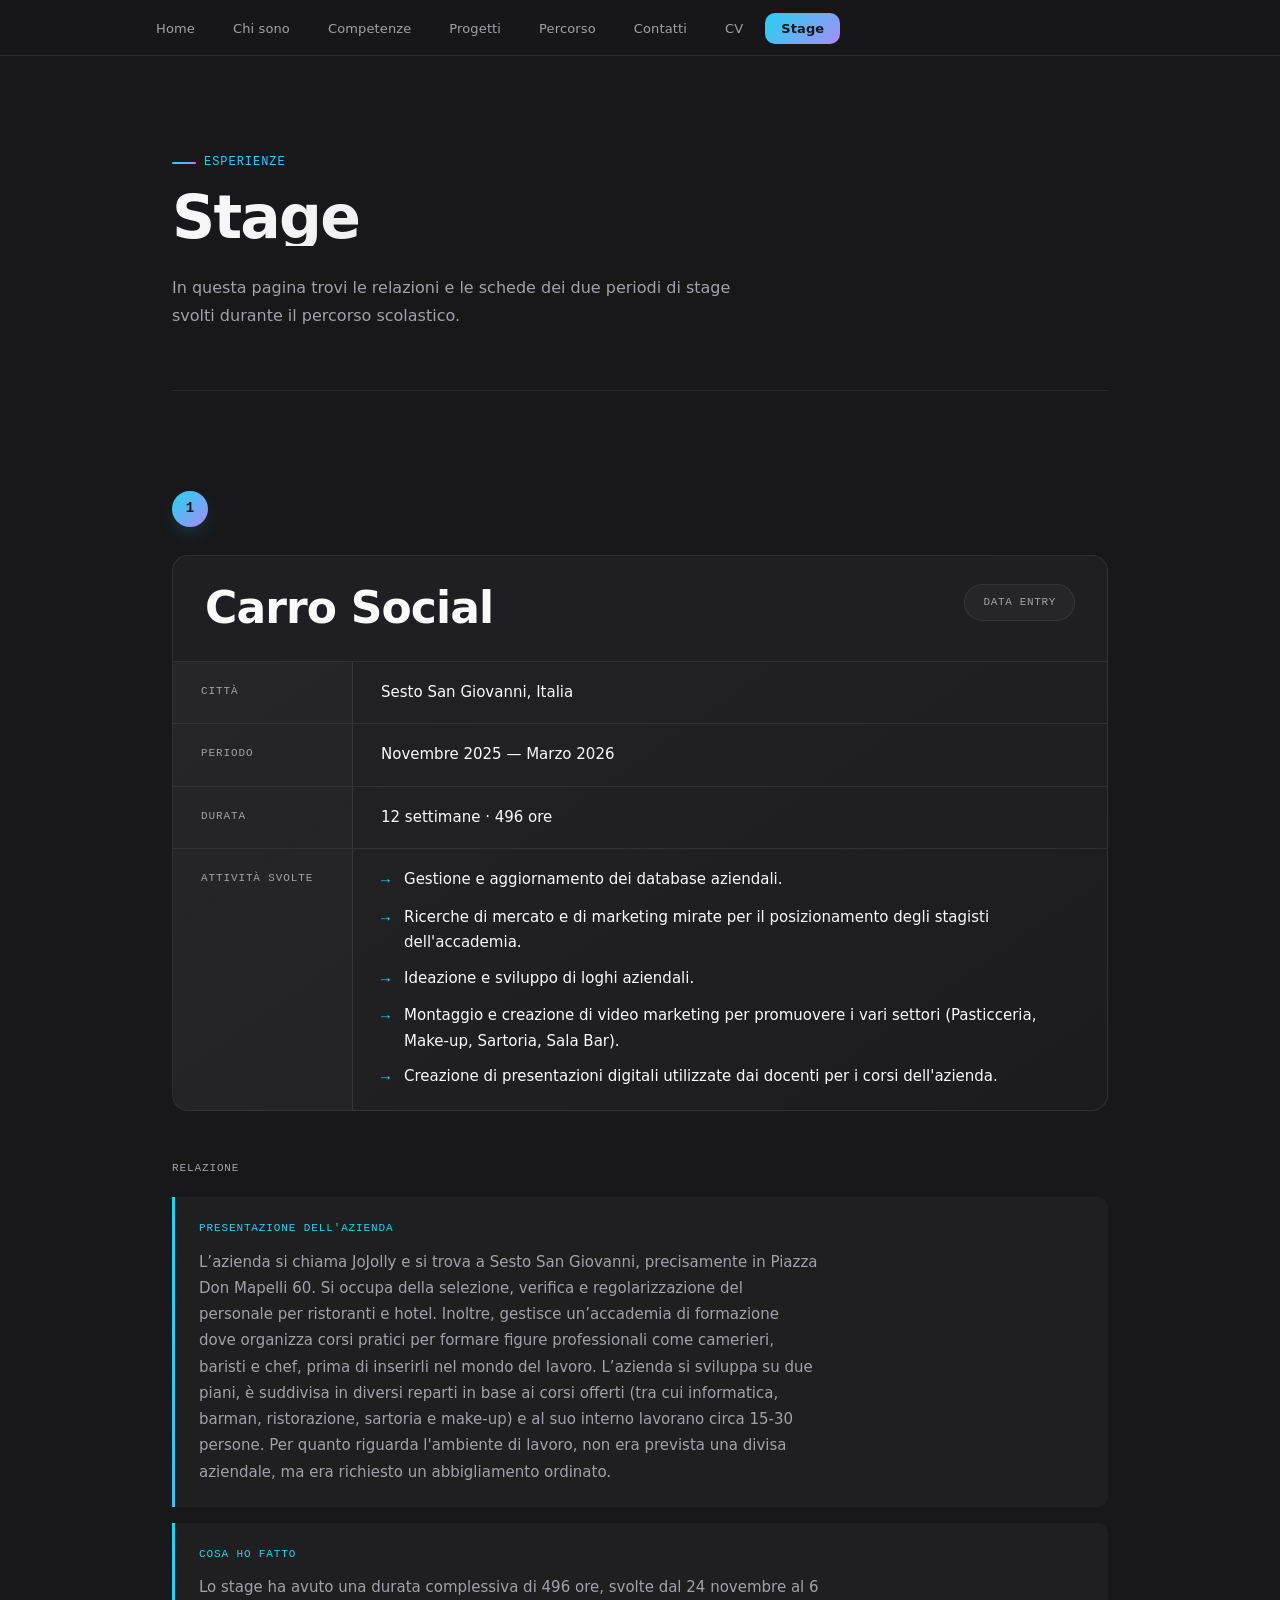
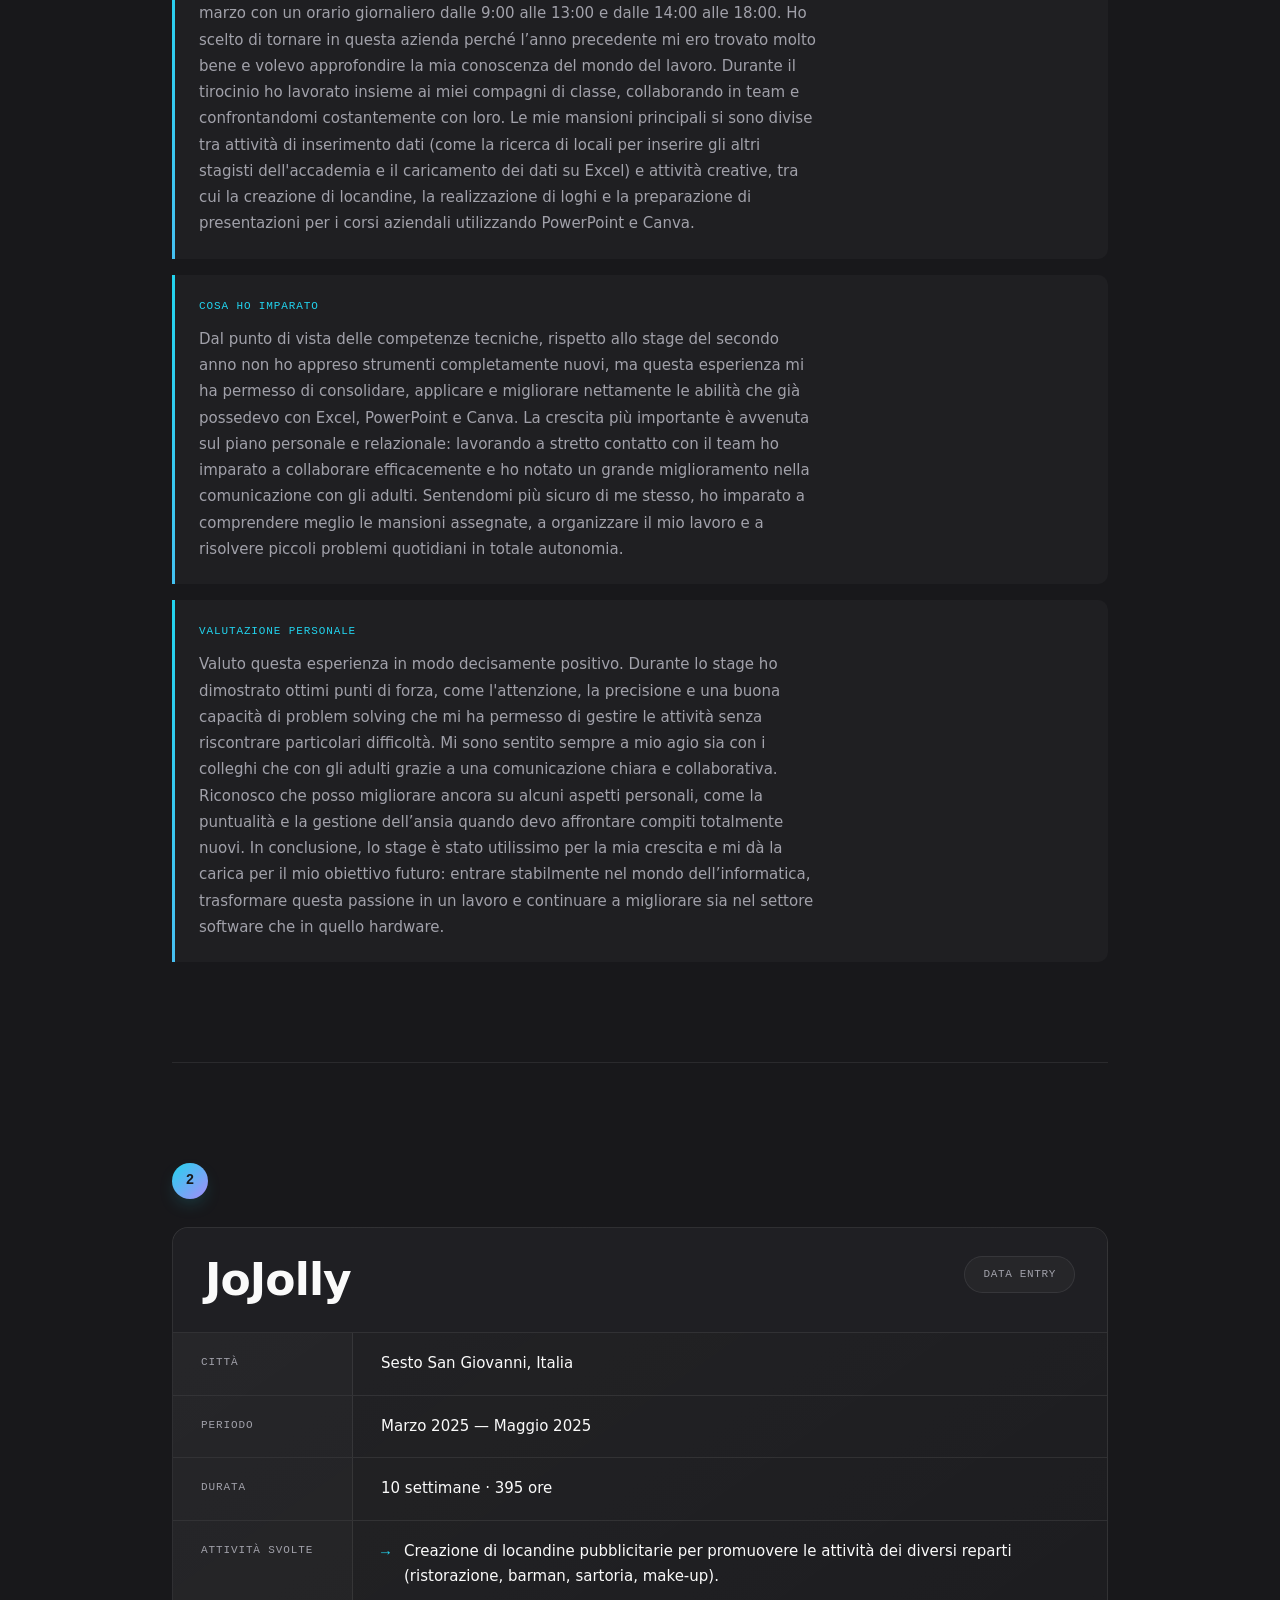
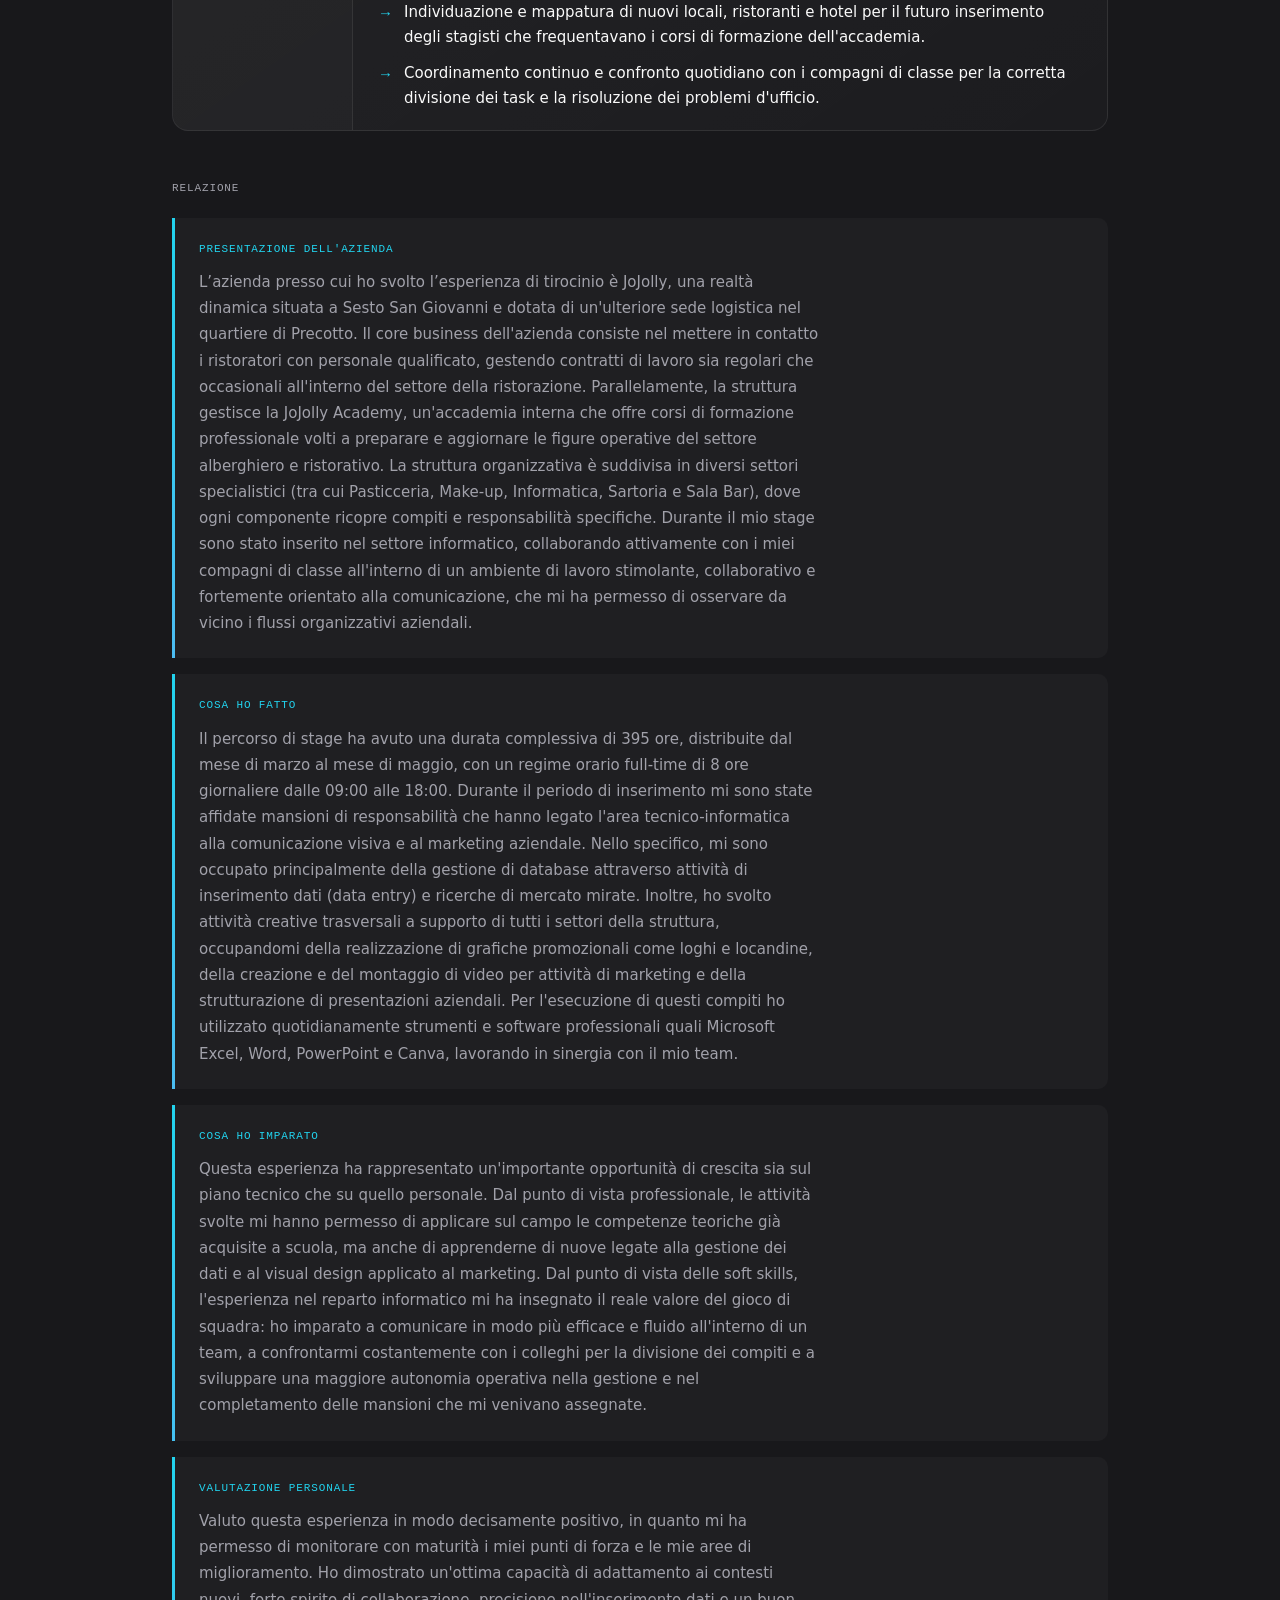
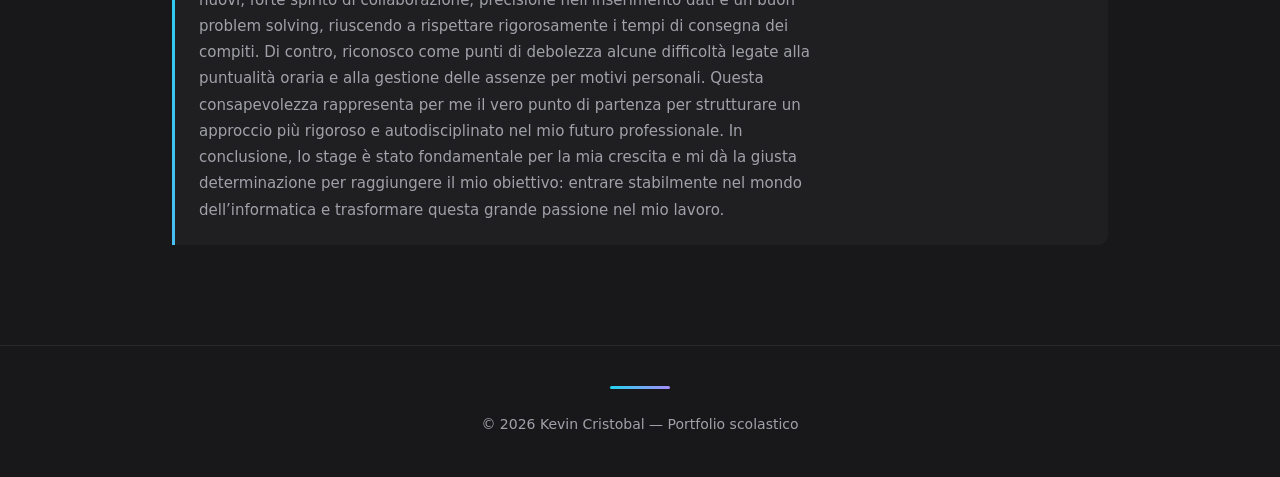
==== commit fad51246: "hi" ====
--- a/stage.html
+++ b/stage.html
@@ -8,7 +8,6 @@
 
   <link rel="preconnect" href="https://fonts.googleapis.com">
   <link rel="preconnect" href="https://fonts.gstatic.com" crossorigin>
-  <!-- Font aggiornati: Syne (titoli) + Plus Jakarta Sans (testo) -->
   <link href="https://fonts.googleapis.com/css2?family=Syne:wght@600;700;800&family=Plus+Jakarta+Sans:wght@400;500;600;700&display=swap" rel="stylesheet">
   <link rel="stylesheet" href="style.css">
 </head>
@@ -71,7 +70,7 @@
 
           <div class="scheda-riga">
             <span class="scheda-label">Durata</span>
-            <span class="scheda-valore">12 settimane · 495 ore</span>
+            <span class="scheda-valore">12 settimane · 496 ore</span>
           </div>
 
           <div class="scheda-riga">
--- a/style.css
+++ b/style.css
@@ -620,7 +620,7 @@
   width: 100%;
 }
 
-/* Box contenitore dell'immagine in orizzontale */
+
 .percorso-immagine-contenitore {
   position: relative;
   border-radius: var(--raggio);
@@ -628,8 +628,8 @@
   border: 1px solid var(--colore-bordo);
   transition: all var(--transition-smooth);
   width: 100%; 
-  height: 350px; /* Altezza bloccata per mantenere l'effetto panoramico orizzontale */
-  background-color: var(--colore-card); /* Colore di riempimento per i lati */
+  height: 350px; 
+  background-color: var(--colore-card); 
 }
 
 .percorso-immagine-contenitore a {
@@ -649,7 +649,7 @@
   width: 100%;
   height: 100%;
   display: block;
-  object-fit: contain; /* Mostra l'intera infografica verticale centrata senza tagliarla */
+  object-fit: contain; 
   filter: saturate(0.85) contrast(1.02);
   transition: filter var(--transition-smooth), transform var(--transition-smooth);
 }
@@ -680,10 +680,10 @@
   width: 100%;
 }
 
-/* Griglia per le 4 colonne dei testi */
+
 .percorso-griglia-anni {
   display: grid;
-  grid-template-columns: repeat(4, 1fr); /* Crea esattamente 4 colonne */
+  grid-template-columns: repeat(4, 1fr); 
   gap: 24px;
   width: 100%;
 }
@@ -695,7 +695,7 @@
   padding: 16px 0;
   background: transparent;
   position: relative;
-  border-top: 1px solid var(--colore-bordo); /* Linea di divisione superiore per ogni colonna */
+  border-top: 1px solid var(--colore-bordo); 
   transition: all var(--transition-fast);
 }
 
@@ -727,20 +727,20 @@
   font-weight: 600;
 }
 
-/* Responsive per tablet e smartphone */
+
 @media (max-width: 1024px) {
   .percorso-griglia-anni {
-    grid-template-columns: repeat(2, 1fr); /* 2 colonne su tablet */
+    grid-template-columns: repeat(2, 1fr); 
     gap: 20px;
   }
 }
 
 @media (max-width: 640px) {
   .percorso-griglia-anni {
-    grid-template-columns: 1fr; /* 1 colonna singola su smartphone */
+    grid-template-columns: 1fr; 
   }
   .percorso-immagine-contenitore {
-    height: 240px; /* Riduce l'altezza del box orizzontale sui telefoni */
+    height: 240px; 
   }
 }
 
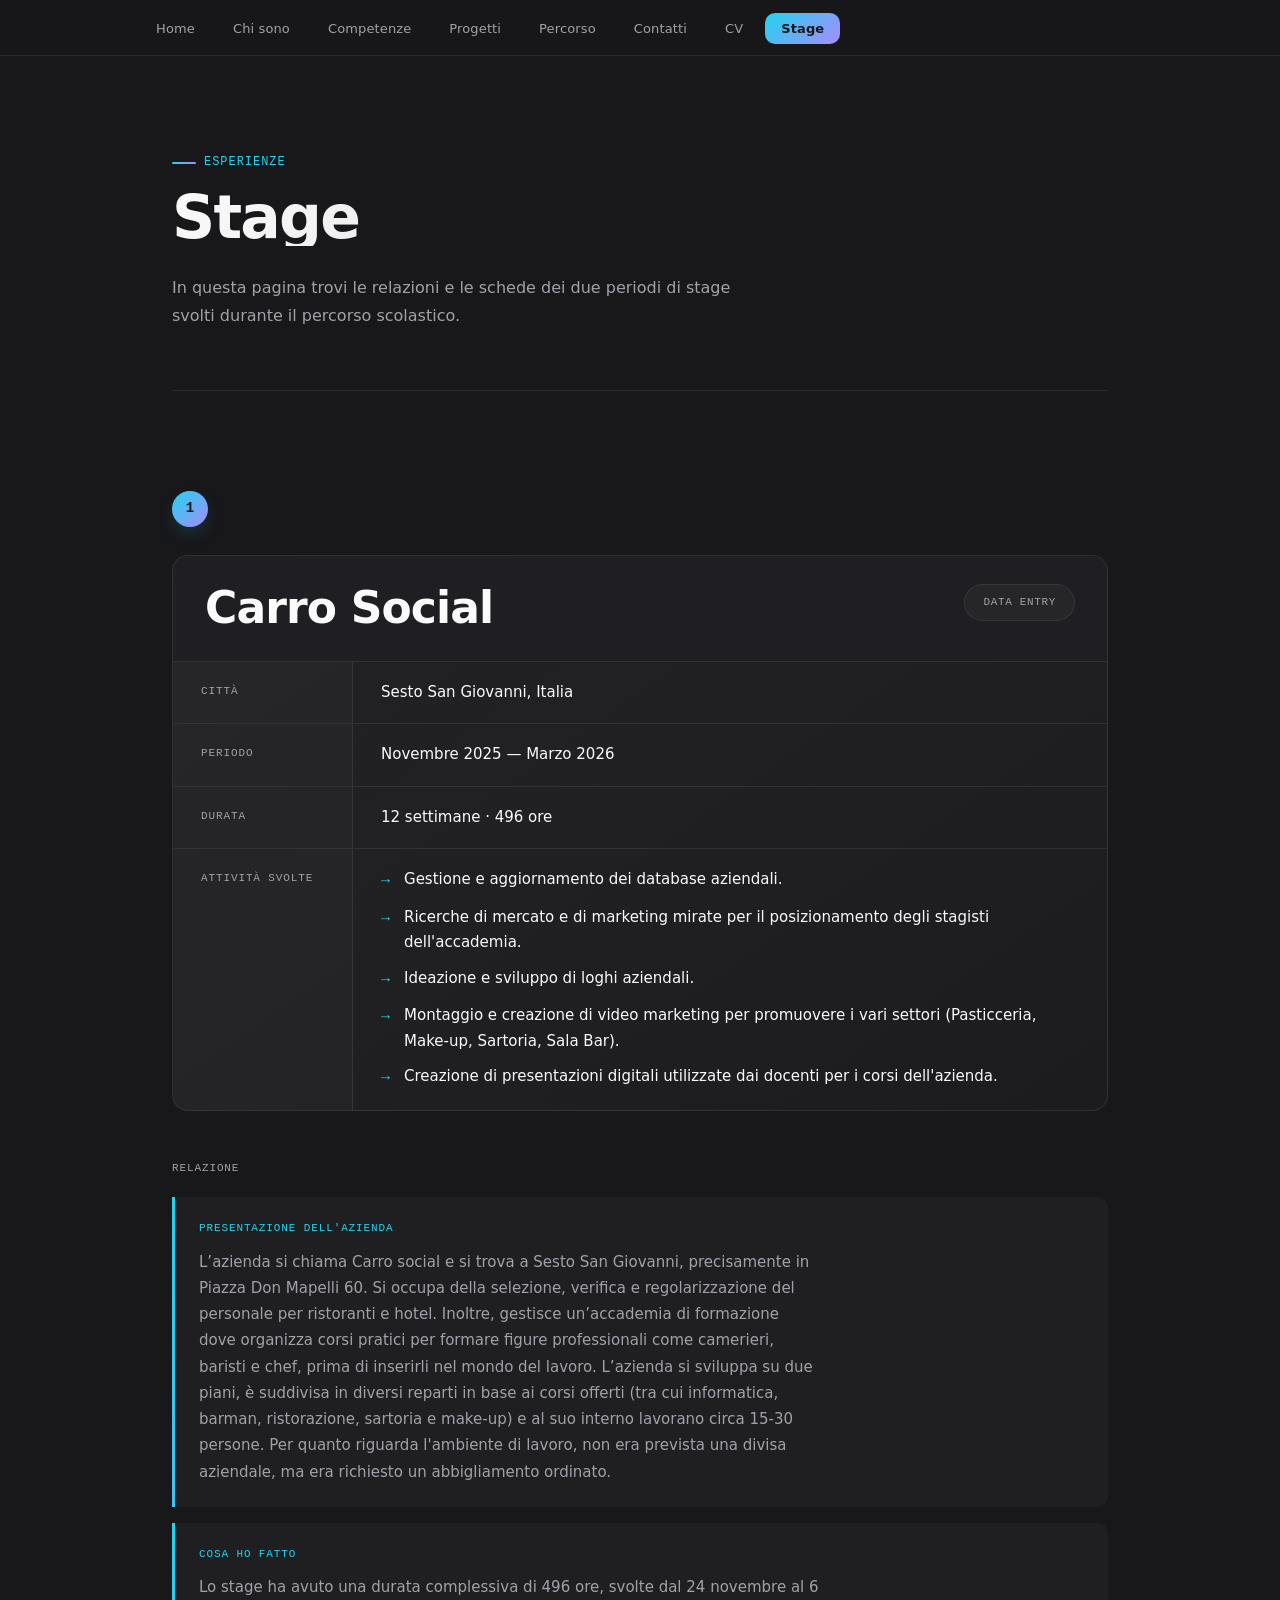
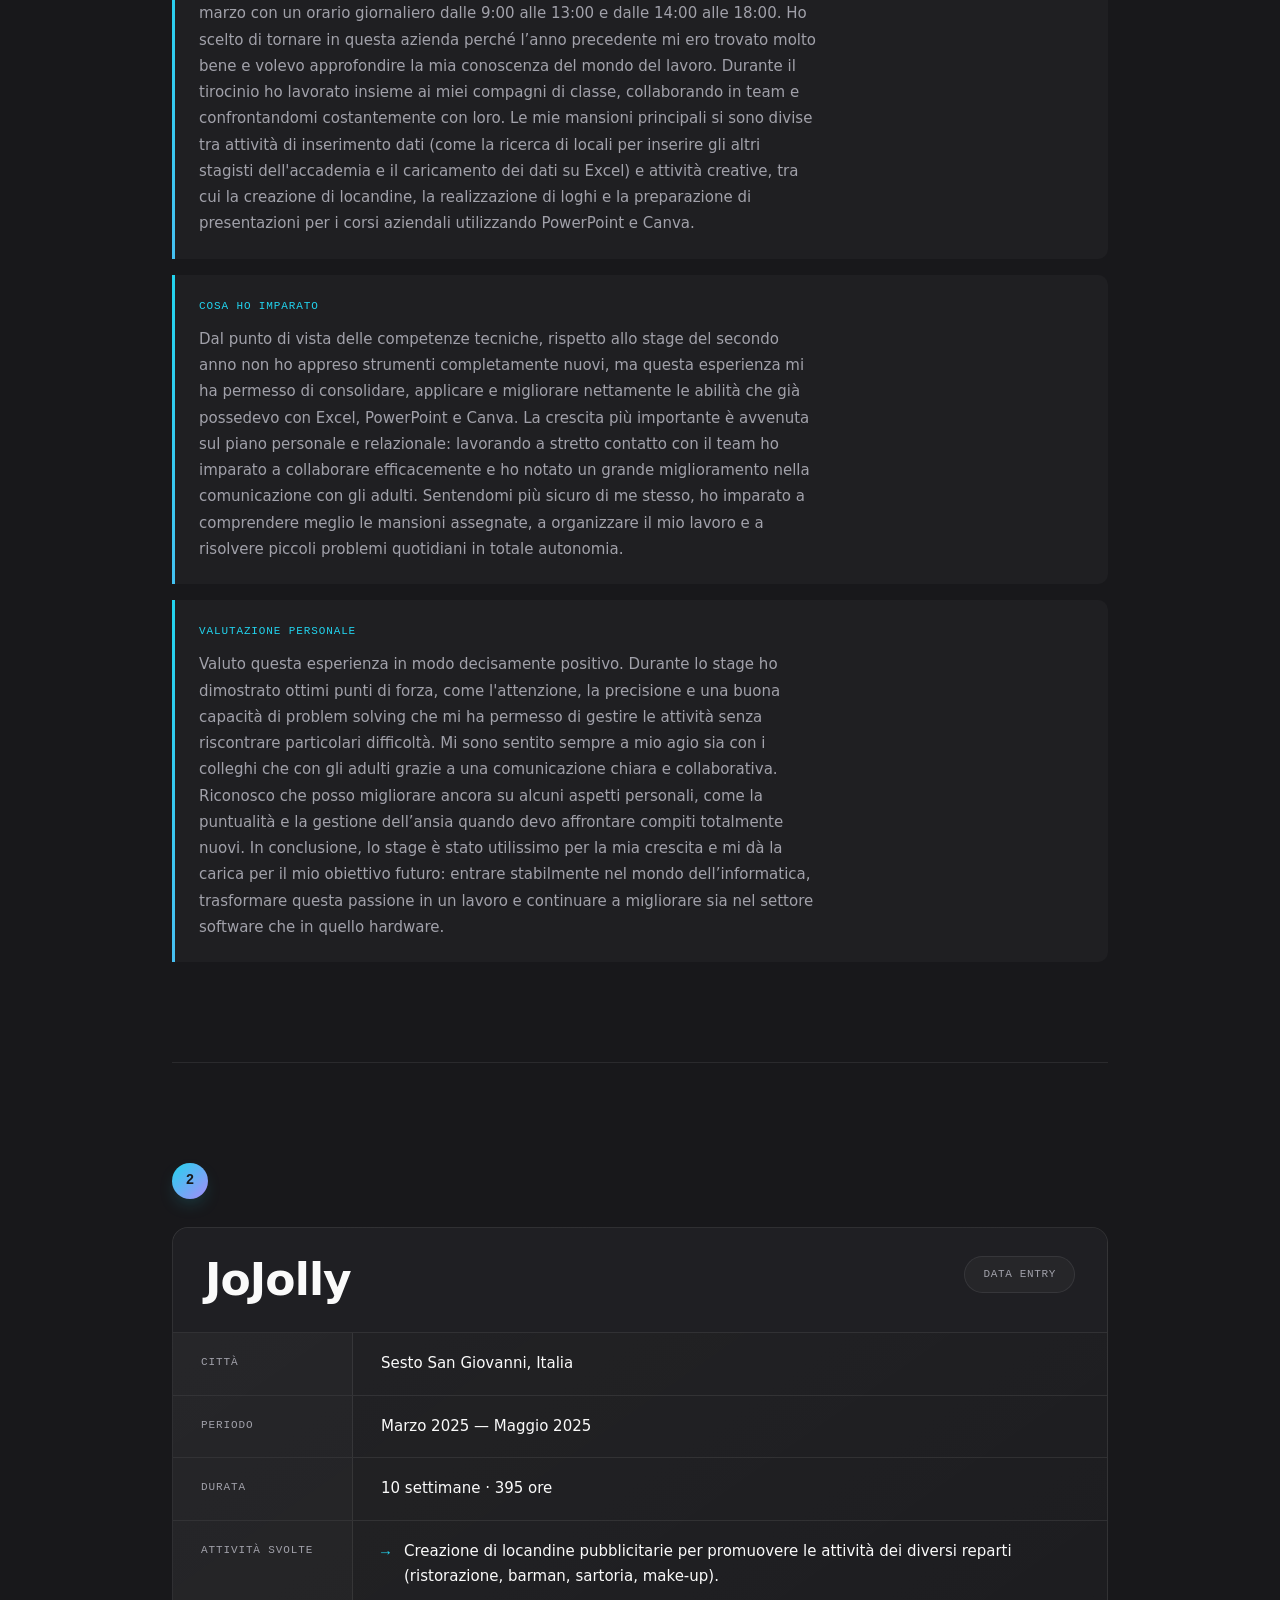
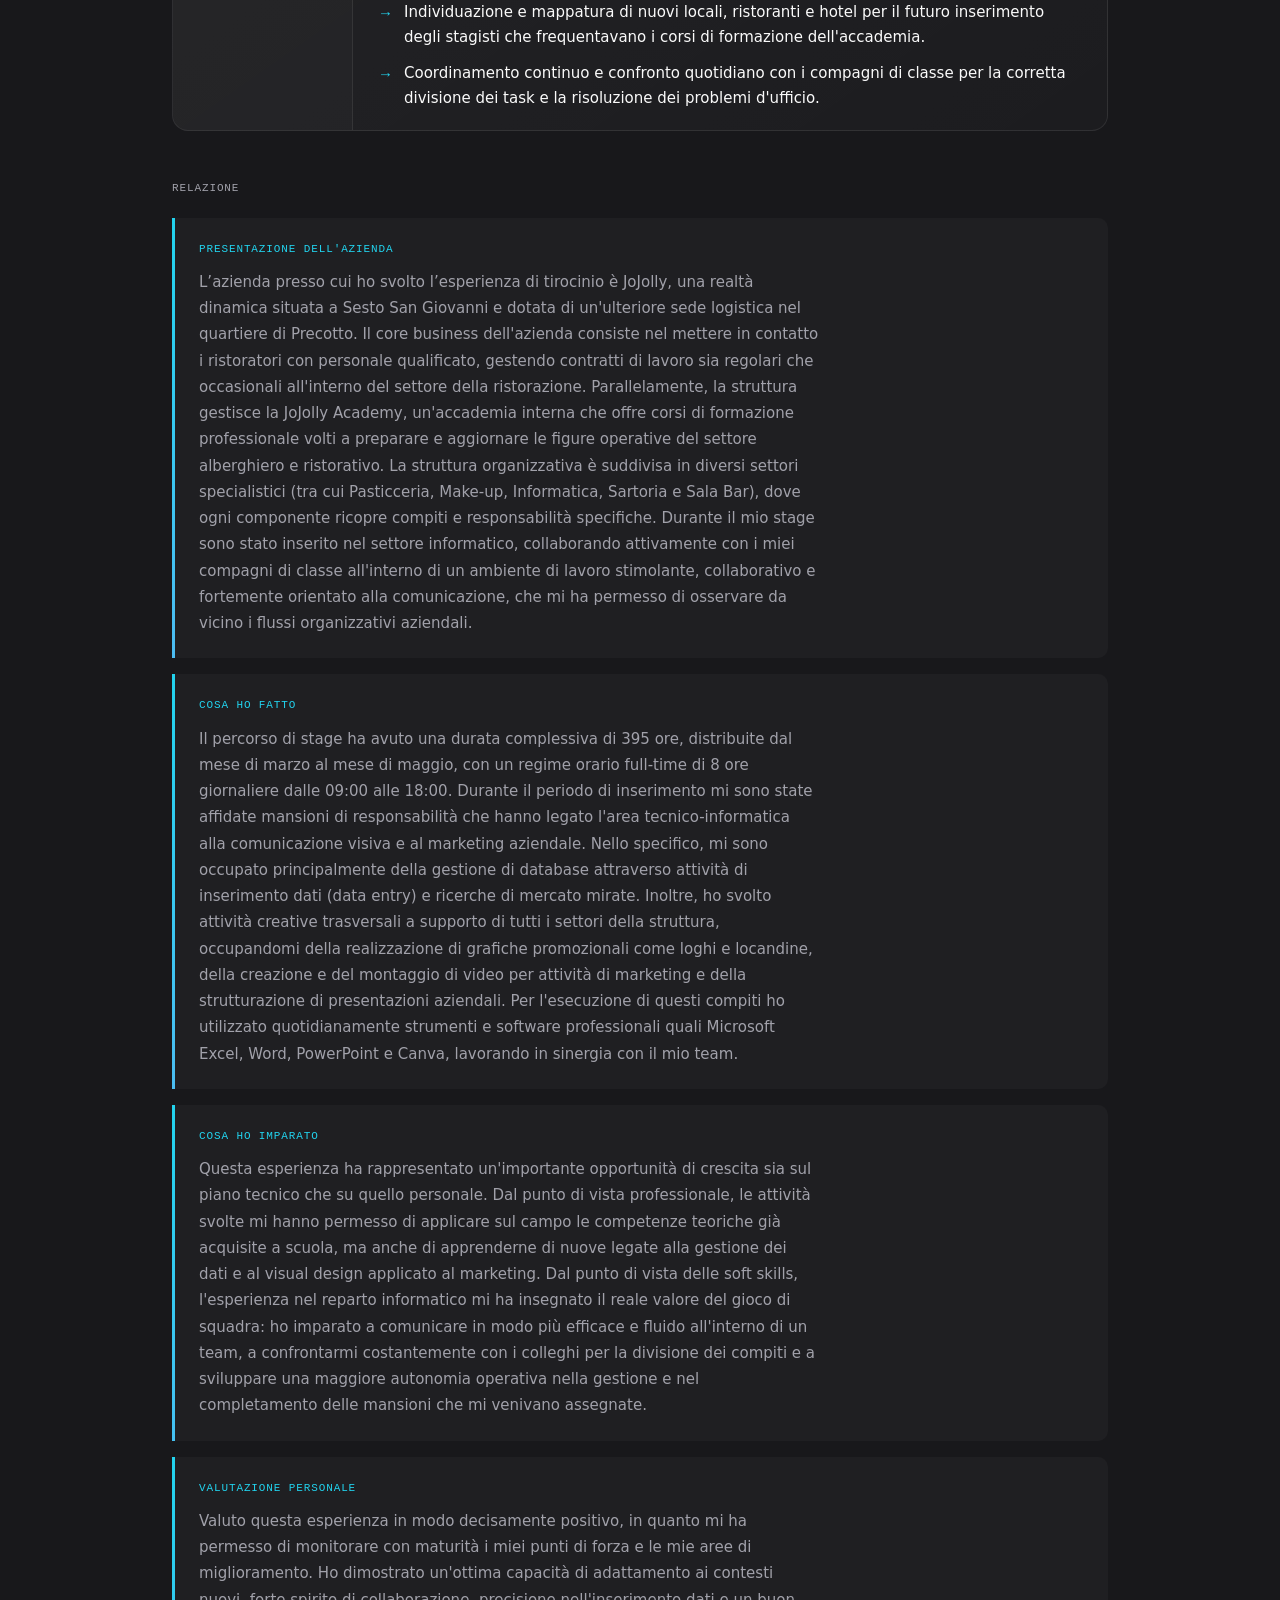
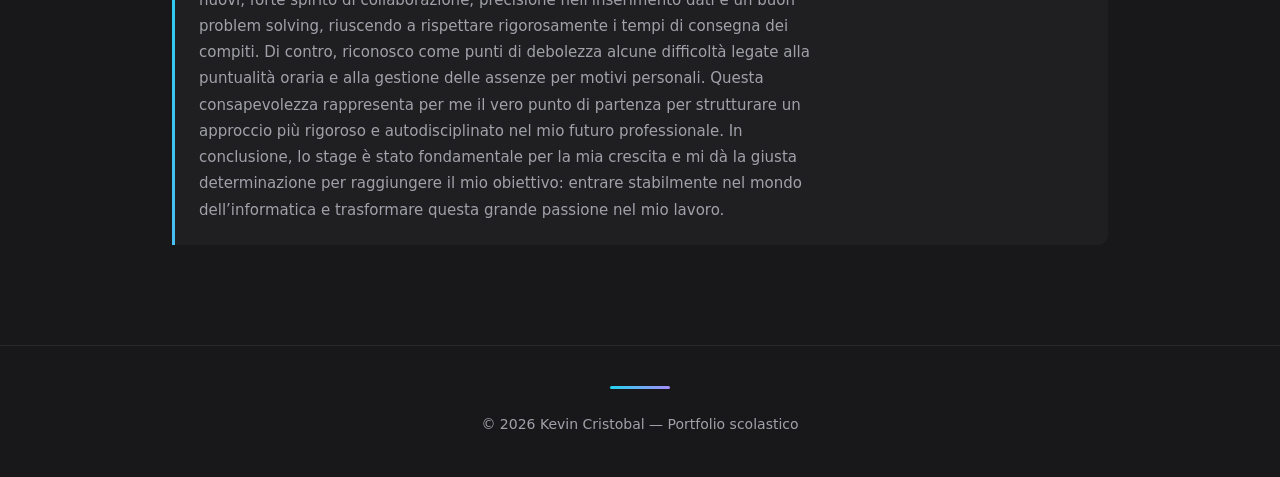
==== commit 13ba8cbd: "s" ====
--- a/stage.html
+++ b/stage.html
@@ -96,7 +96,7 @@
           <div class="relazione-paragrafo">
             <p class="para-titolo">Presentazione dell'azienda</p>
             <p>
-              L’azienda si chiama JoJolly e si trova a Sesto San Giovanni, precisamente in Piazza Don Mapelli 60. Si occupa della selezione, verifica e regolarizzazione del personale per ristoranti e hotel. Inoltre, gestisce un’accademia di formazione dove organizza corsi pratici per formare figure professionali come camerieri, baristi e chef, prima di inserirli nel mondo del lavoro. L’azienda si sviluppa su due piani, è suddivisa in diversi reparti in base ai corsi offerti (tra cui informatica, barman, ristorazione, sartoria e make-up) e al suo interno lavorano circa 15-30 persone. Per quanto riguarda l'ambiente di lavoro, non era prevista una divisa aziendale, ma era richiesto un abbigliamento ordinato.
+              L’azienda si chiama Carro social e si trova a Sesto San Giovanni, precisamente in Piazza Don Mapelli 60. Si occupa della selezione, verifica e regolarizzazione del personale per ristoranti e hotel. Inoltre, gestisce un’accademia di formazione dove organizza corsi pratici per formare figure professionali come camerieri, baristi e chef, prima di inserirli nel mondo del lavoro. L’azienda si sviluppa su due piani, è suddivisa in diversi reparti in base ai corsi offerti (tra cui informatica, barman, ristorazione, sartoria e make-up) e al suo interno lavorano circa 15-30 persone. Per quanto riguarda l'ambiente di lavoro, non era prevista una divisa aziendale, ma era richiesto un abbigliamento ordinato.
             </p>
           </div>
 
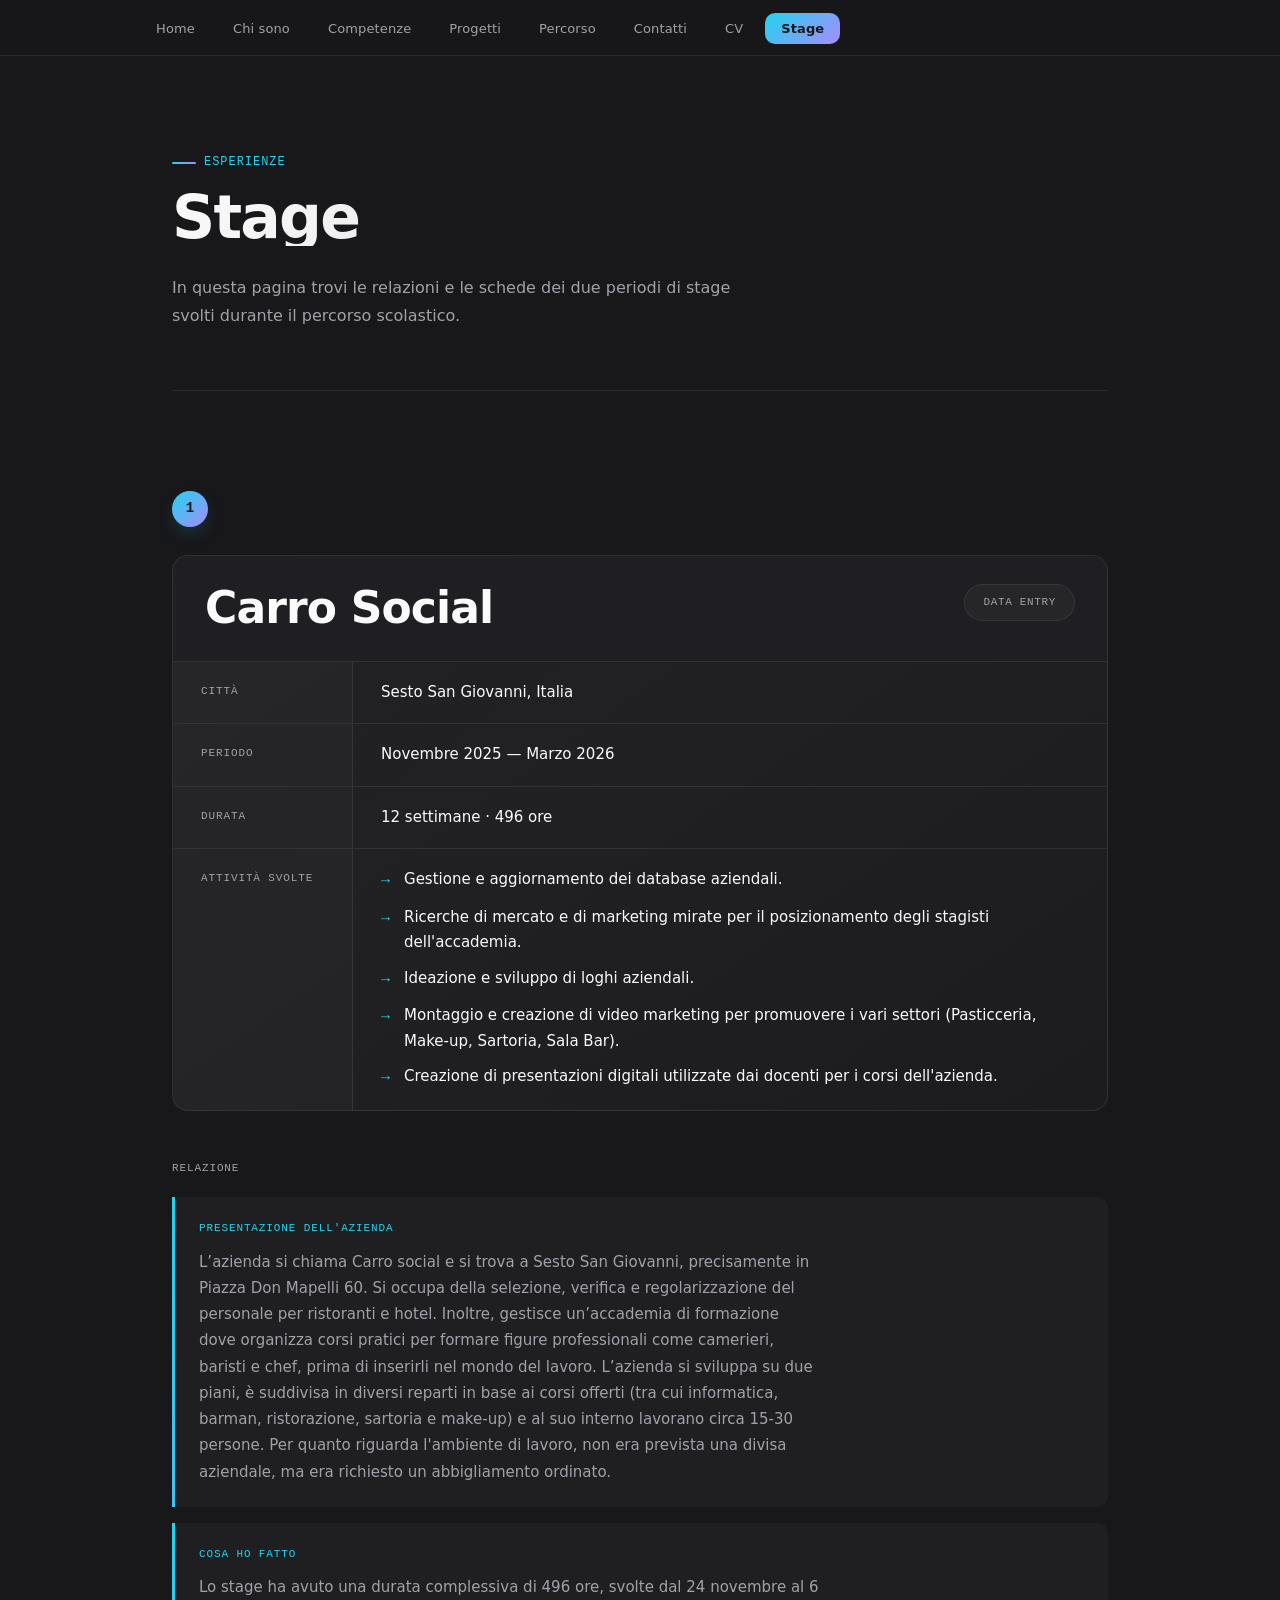
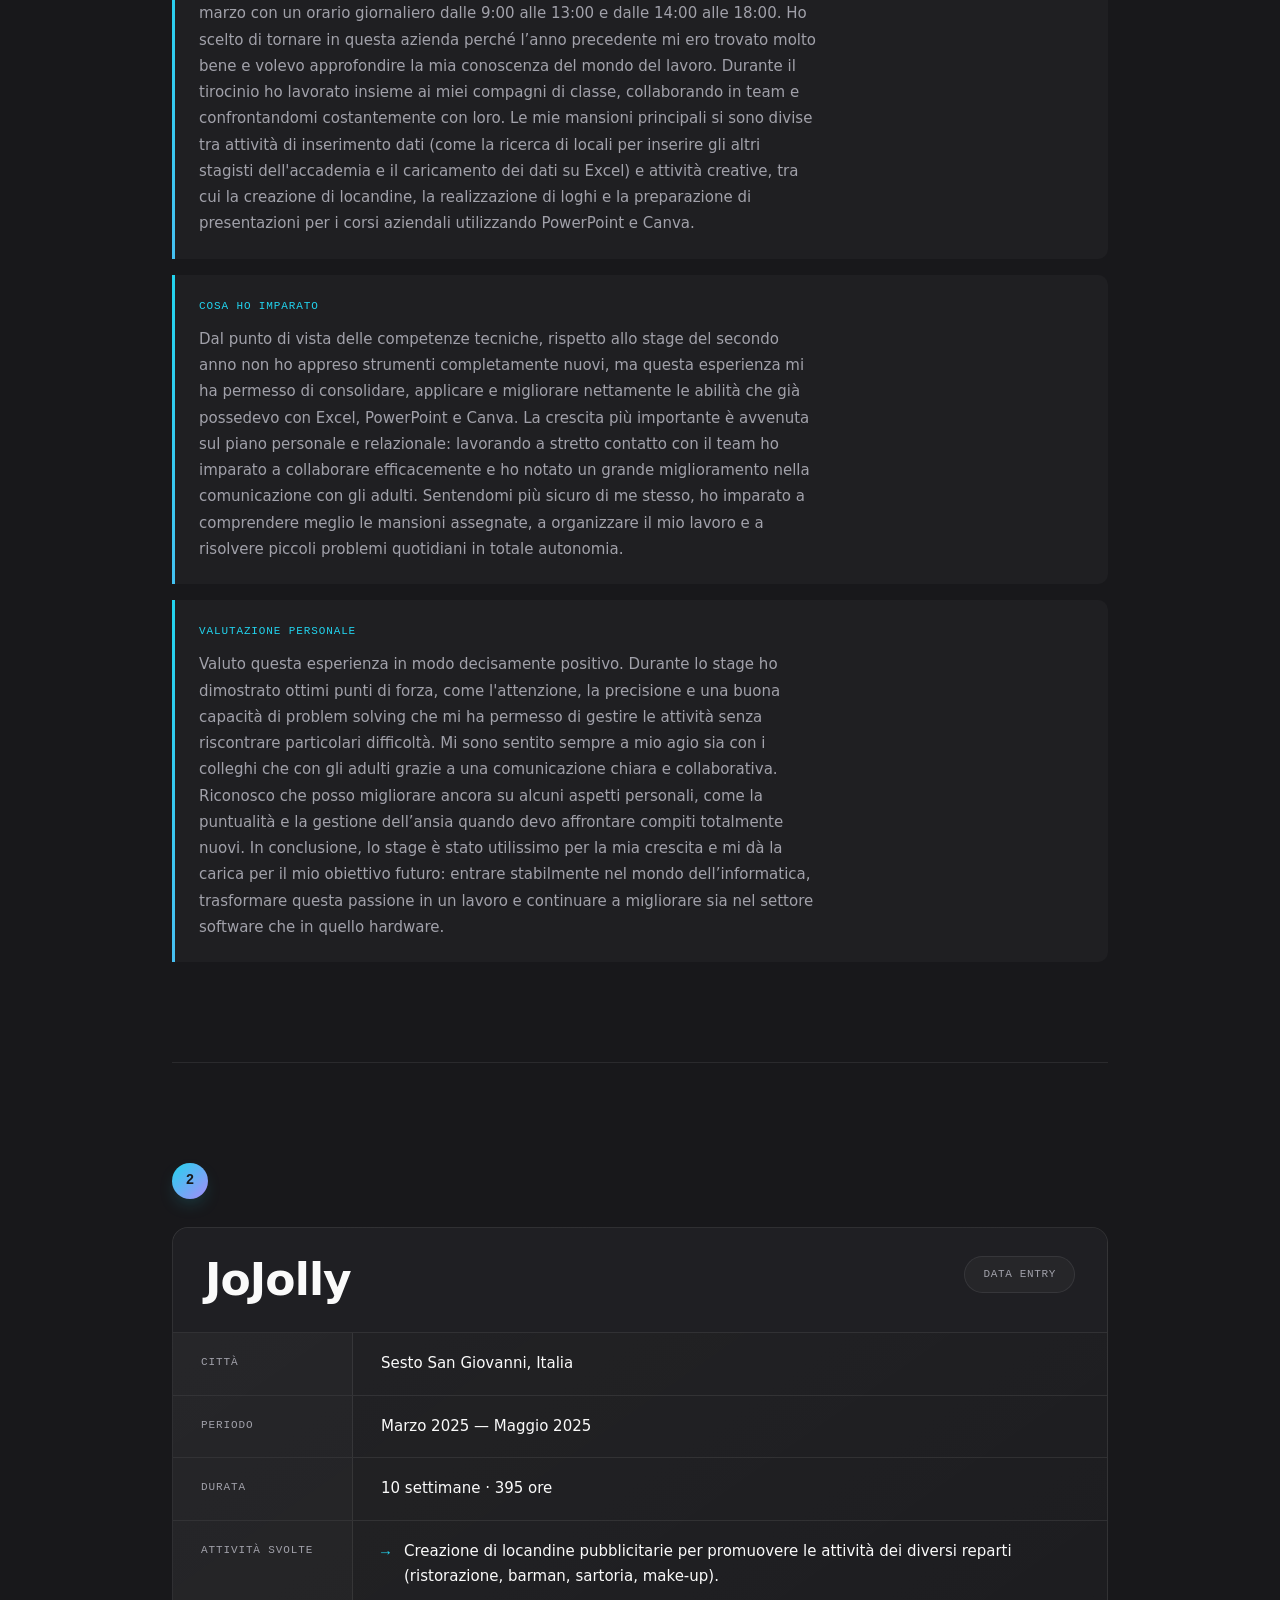
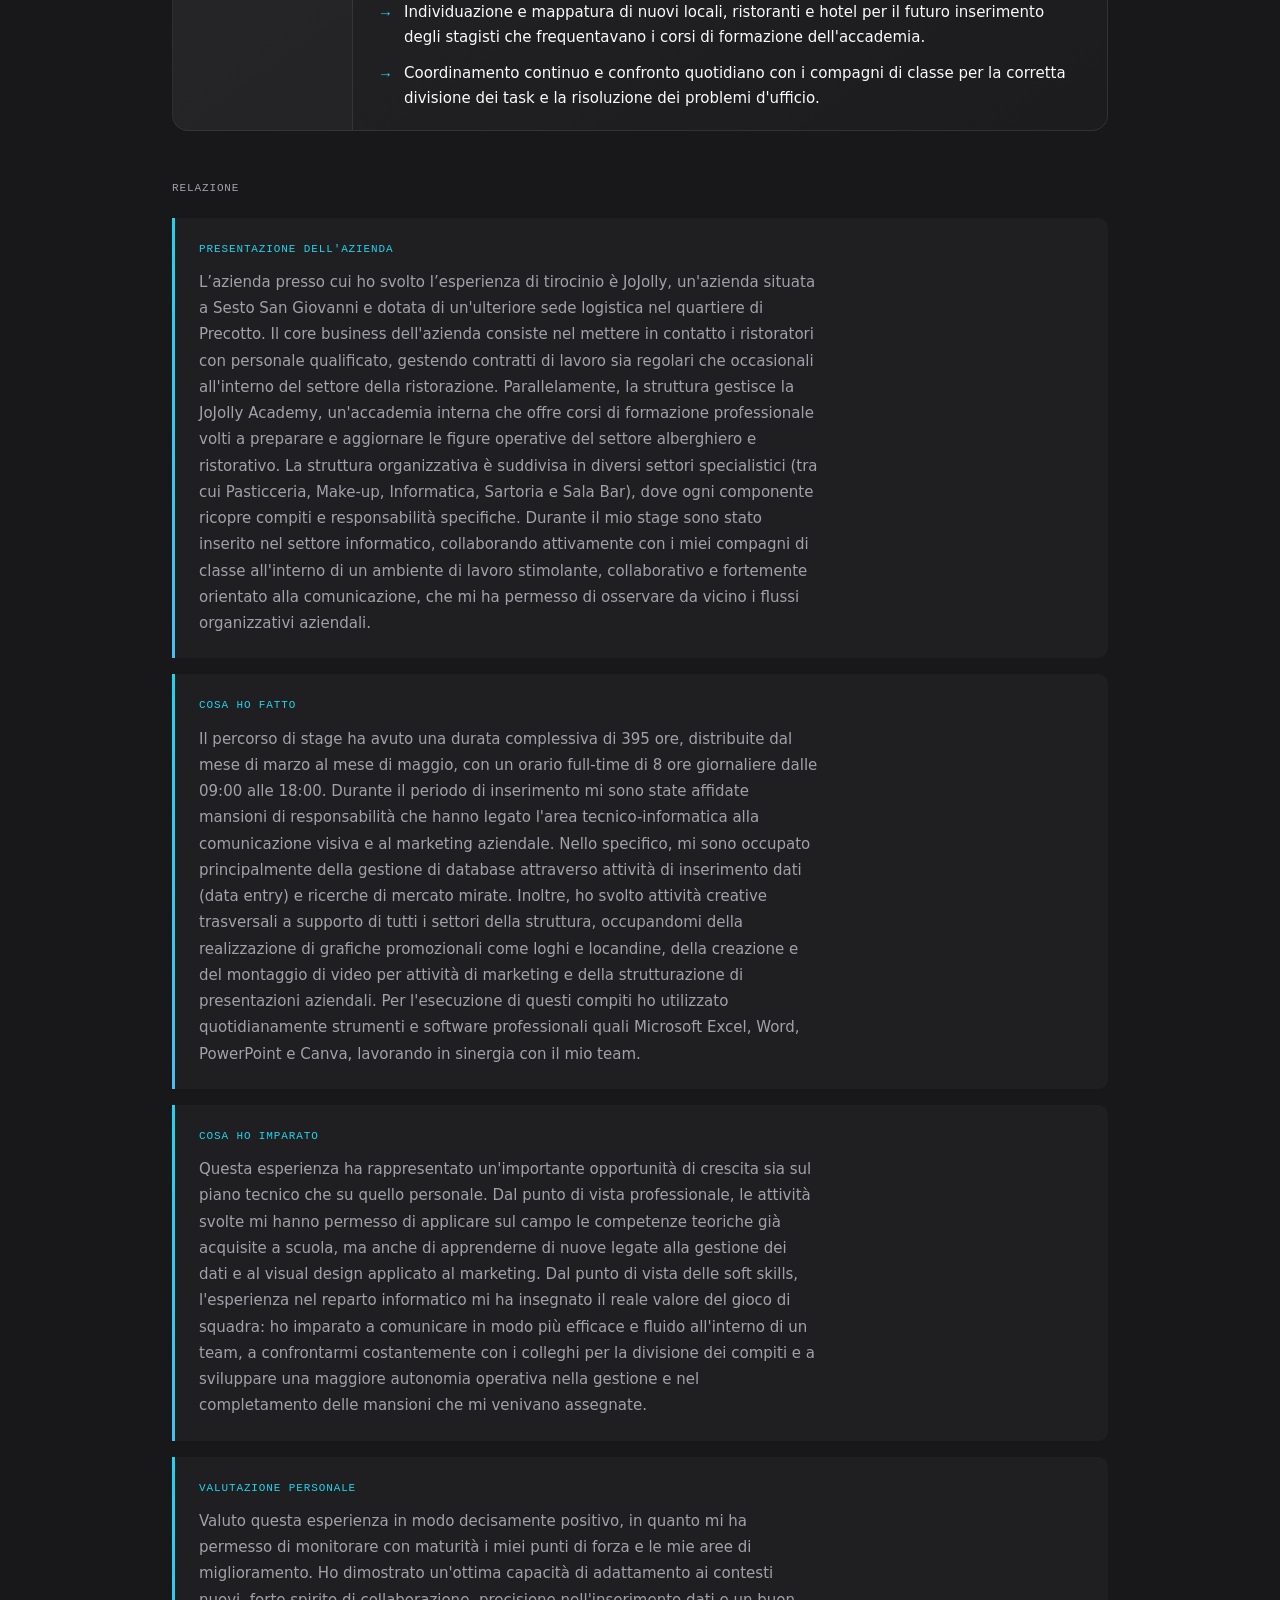
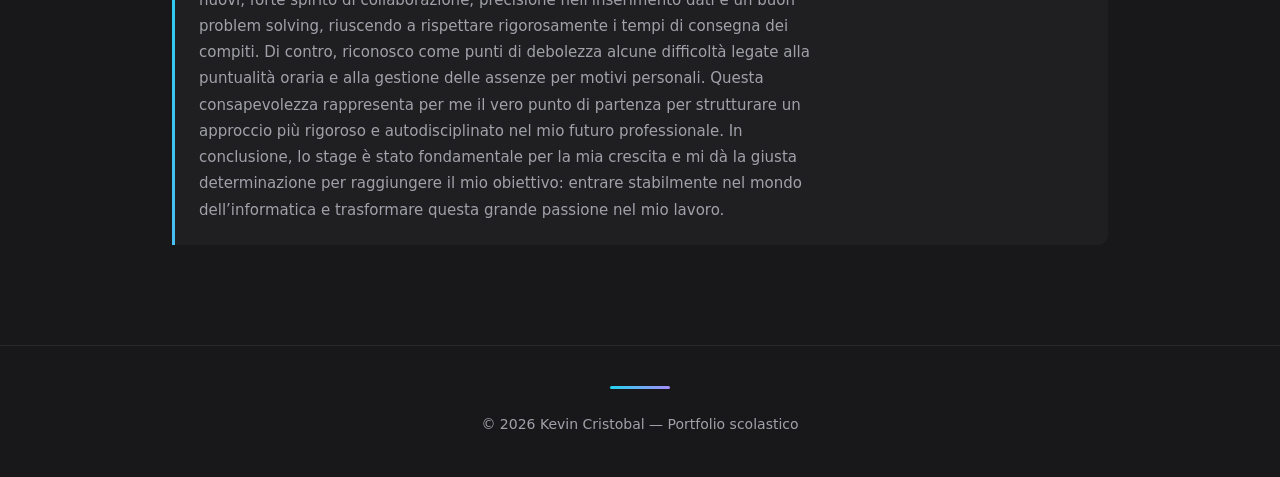
==== commit 98dd98c2: "ss" ====
--- a/stage.html
+++ b/stage.html
@@ -178,13 +178,13 @@
           <div class="relazione-paragrafo">
             <p class="para-titolo">Presentazione dell'azienda</p>
             <p>
-             L’azienda presso cui ho svolto l’esperienza di tirocinio è JoJolly, una realtà dinamica situata a Sesto San Giovanni e dotata di un'ulteriore sede logistica nel quartiere di Precotto. Il core business dell'azienda consiste nel mettere in contatto i ristoratori con personale qualificato, gestendo contratti di lavoro sia regolari che occasionali all'interno del settore della ristorazione. Parallelamente, la struttura gestisce la JoJolly Academy, un'accademia interna che offre corsi di formazione professionale volti a preparare e aggiornare le figure operative del settore alberghiero e ristorativo. La struttura organizzativa è suddivisa in diversi settori specialistici (tra cui Pasticceria, Make-up, Informatica, Sartoria e Sala Bar), dove ogni componente ricopre compiti e responsabilità specifiche. Durante il mio stage sono stato inserito nel settore informatico, collaborando attivamente con i miei compagni di classe all'interno di un ambiente di lavoro stimolante, collaborativo e fortemente orientato alla comunicazione, che mi ha permesso di osservare da vicino i flussi organizzativi aziendali.
+             L’azienda presso cui ho svolto l’esperienza di tirocinio è JoJolly, un'azienda situata a Sesto San Giovanni e dotata di un'ulteriore sede logistica nel quartiere di Precotto. Il core business dell'azienda consiste nel mettere in contatto i ristoratori con personale qualificato, gestendo contratti di lavoro sia regolari che occasionali all'interno del settore della ristorazione. Parallelamente, la struttura gestisce la JoJolly Academy, un'accademia interna che offre corsi di formazione professionale volti a preparare e aggiornare le figure operative del settore alberghiero e ristorativo. La struttura organizzativa è suddivisa in diversi settori specialistici (tra cui Pasticceria, Make-up, Informatica, Sartoria e Sala Bar), dove ogni componente ricopre compiti e responsabilità specifiche. Durante il mio stage sono stato inserito nel settore informatico, collaborando attivamente con i miei compagni di classe all'interno di un ambiente di lavoro stimolante, collaborativo e fortemente orientato alla comunicazione, che mi ha permesso di osservare da vicino i flussi organizzativi aziendali.
           </div>
 
           <div class="relazione-paragrafo">
             <p class="para-titolo">Cosa ho fatto</p>
             <p>
-             Il percorso di stage ha avuto una durata complessiva di 395 ore, distribuite dal mese di marzo al mese di maggio, con un regime orario full-time di 8 ore giornaliere dalle 09:00 alle 18:00. Durante il periodo di inserimento mi sono state affidate mansioni di responsabilità che hanno legato l'area tecnico-informatica alla comunicazione visiva e al marketing aziendale. Nello specifico, mi sono occupato principalmente della gestione di database attraverso attività di inserimento dati (data entry) e ricerche di mercato mirate. Inoltre, ho svolto attività creative trasversali a supporto di tutti i settori della struttura, occupandomi della realizzazione di grafiche promozionali come loghi e locandine, della creazione e del montaggio di video per attività di marketing e della strutturazione di presentazioni aziendali. Per l'esecuzione di questi compiti ho utilizzato quotidianamente strumenti e software professionali quali Microsoft Excel, Word, PowerPoint e Canva, lavorando in sinergia con il mio team.
+             Il percorso di stage ha avuto una durata complessiva di 395 ore, distribuite dal mese di marzo al mese di maggio, con un orario full-time di 8 ore giornaliere dalle 09:00 alle 18:00. Durante il periodo di inserimento mi sono state affidate mansioni di responsabilità che hanno legato l'area tecnico-informatica alla comunicazione visiva e al marketing aziendale. Nello specifico, mi sono occupato principalmente della gestione di database attraverso attività di inserimento dati (data entry) e ricerche di mercato mirate. Inoltre, ho svolto attività creative trasversali a supporto di tutti i settori della struttura, occupandomi della realizzazione di grafiche promozionali come loghi e locandine, della creazione e del montaggio di video per attività di marketing e della strutturazione di presentazioni aziendali. Per l'esecuzione di questi compiti ho utilizzato quotidianamente strumenti e software professionali quali Microsoft Excel, Word, PowerPoint e Canva, lavorando in sinergia con il mio team.
             </p>
           </div>
 
